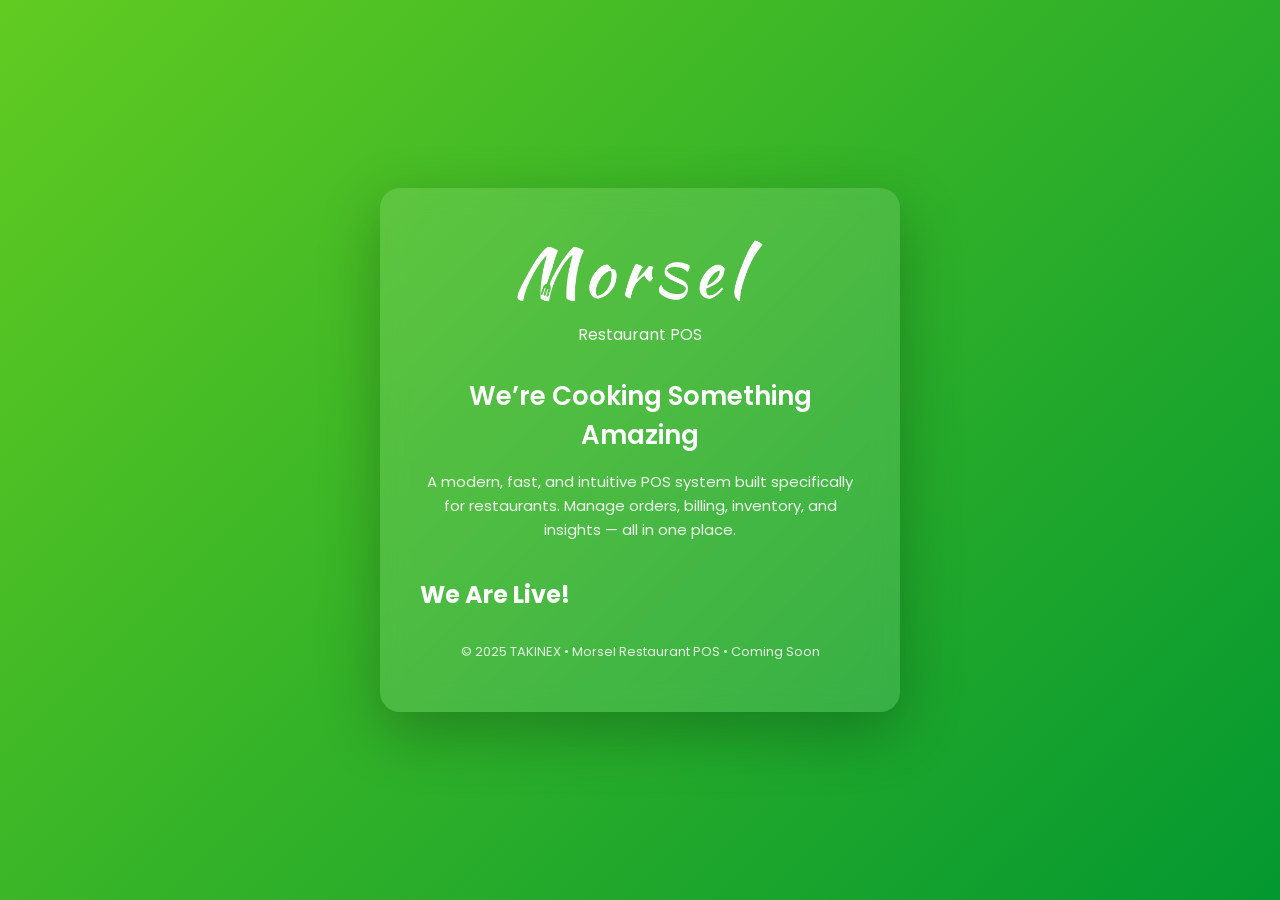
==== index.html @ 5bedb4ce "Add files via upload" ====
<!DOCTYPE html>
<html lang="en">
<head>
    <meta charset="UTF-8" />
    <meta name="viewport" content="width=device-width, initial-scale=1.0"/>
    <title>Morsel POS – Coming Soon</title>

    <!-- Google Font -->
    <link href="https://fonts.googleapis.com/css2?family=Poppins:wght@300;400;600;700&display=swap" rel="stylesheet">

    <style>
        * {
            margin: 0;
            padding: 0;
            box-sizing: border-box;
            font-family: 'Poppins', sans-serif;
        }

        body {
            min-height: 100vh;
            background: linear-gradient(135deg, #61cb21, #039830);
            display: flex;
            align-items: center;
            justify-content: center;
            color: #ffffff;
        }

        .container {
            background: rgba(255, 255, 255, 0.12);
            backdrop-filter: blur(12px);
            border-radius: 20px;
            padding: 50px 40px;
            max-width: 520px;
            width: 90%;
            text-align: center;
            box-shadow: 0 20px 60px rgba(0, 0, 0, 0.25);
        }

        .logo {
            font-size: 38px;
            font-weight: 700;
            letter-spacing: 1px;
            margin-bottom: 10px;
        }

        .logo span {
            color: #eaffea;
        }

        .subtitle {
            font-size: 16px;
            opacity: 0.95;
            margin-bottom: 30px;
        }

        .headline {
            font-size: 26px;
            font-weight: 600;
            margin-bottom: 15px;
        }

        .description {
            font-size: 15px;
            line-height: 1.6;
            opacity: 0.9;
            margin-bottom: 35px;
        }

        .countdown {
            display: flex;
            justify-content: space-between;
            gap: 15px;
            margin-bottom: 30px;
        }

        .time-box {
            flex: 1;
            background: rgba(255, 255, 255, 0.18);
            border-radius: 14px;
            padding: 15px 10px;
        }

        .time-box h2 {
            font-size: 30px;
            font-weight: 700;
        }

        .time-box p {
            font-size: 12px;
            letter-spacing: 1px;
            opacity: 0.85;
        }

        .footer {
            font-size: 13px;
            opacity: 0.85;
            margin-top: 10px;
        }

        @media (max-width: 480px) {
            .headline {
                font-size: 22px;
            }

            .countdown {
                gap: 10px;
            }

            .time-box h2 {
                font-size: 24px;
            }
        }
    </style>
</head>
<body>

    <div class="container">
       <img src="logo.png" alt="Logo" class="logo" style="width: 250px; height: auto;" />
        <div class="subtitle">Restaurant POS</div>

        <div class="headline">We’re Cooking Something Amazing</div>
        <p class="description">
            A modern, fast, and intuitive POS system built specifically for restaurants.
            Manage orders, billing, inventory, and insights — all in one place.
        </p>

        <div class="countdown">
            <div class="time-box">
                <h2 id="days">00</h2>
                <p>DAYS</p>
            </div>
            <div class="time-box">
                <h2 id="hours">00</h2>
                <p>HOURS</p>
            </div>
            <div class="time-box">
                <h2 id="minutes">00</h2>
                <p>MINUTES</p>
            </div>
            <div class="time-box">
                <h2 id="seconds">00</h2>
                <p>SECONDS</p>
            </div>
        </div>

        <div class="footer">
            © 2025 TAKINEX • Morsel Restaurant POS • Coming Soon
        </div>
    </div>

    <script>
        // 🔧 SET YOUR LAUNCH DATE HERE
        const launchDate = new Date("2026-05-01T00:00:00").getTime();

        const countdown = setInterval(() => {
            const now = new Date().getTime();
            const distance = launchDate - now;

            if (distance < 0) {
                clearInterval(countdown);
                document.querySelector('.countdown').innerHTML = "<h2>We Are Live!</h2>";
                return;
            }

            const days = Math.floor(distance / (1000 * 60 * 60 * 24));
            const hours = Math.floor((distance % (1000 * 60 * 60 * 24)) / (1000 * 60 * 60));
            const minutes = Math.floor((distance % (1000 * 60 * 60)) / (1000 * 60));
            const seconds = Math.floor((distance % (1000 * 60)) / 1000);

            document.getElementById("days").innerText = String(days).padStart(2, '0');
            document.getElementById("hours").innerText = String(hours).padStart(2, '0');
            document.getElementById("minutes").innerText = String(minutes).padStart(2, '0');
            document.getElementById("seconds").innerText = String(seconds).padStart(2, '0');
        }, 1000);
    </script>

</body>
</html>
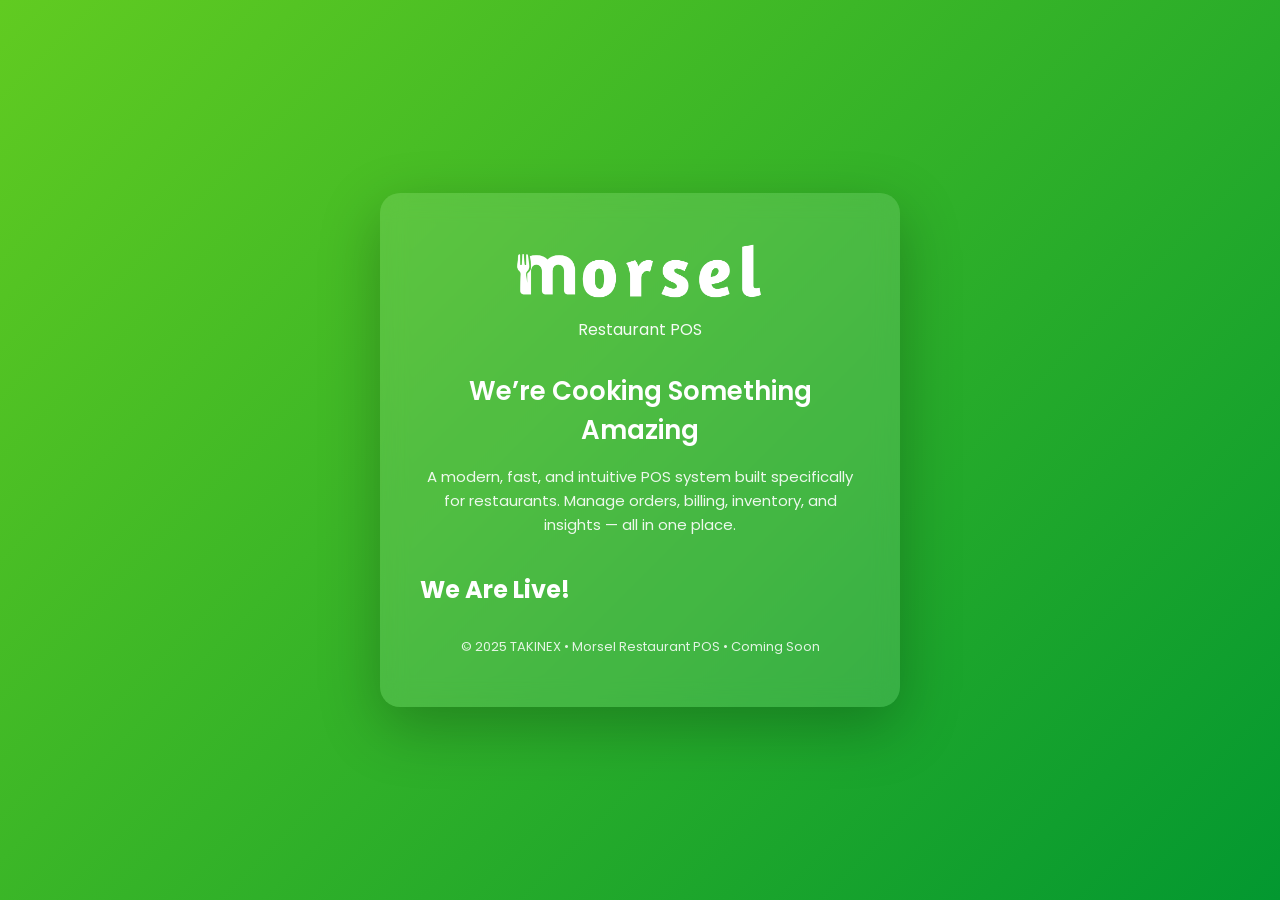
==== commit 1ed8bda8: "Update index.html" ====
--- a/index.html
+++ b/index.html
@@ -150,7 +150,7 @@
 
     <script>
         // 🔧 SET YOUR LAUNCH DATE HERE
-        const launchDate = new Date("2026-05-01T00:00:00").getTime();
+        const launchDate = new Date("2026-08-15T00:00:00").getTime();
 
         const countdown = setInterval(() => {
             const now = new Date().getTime();
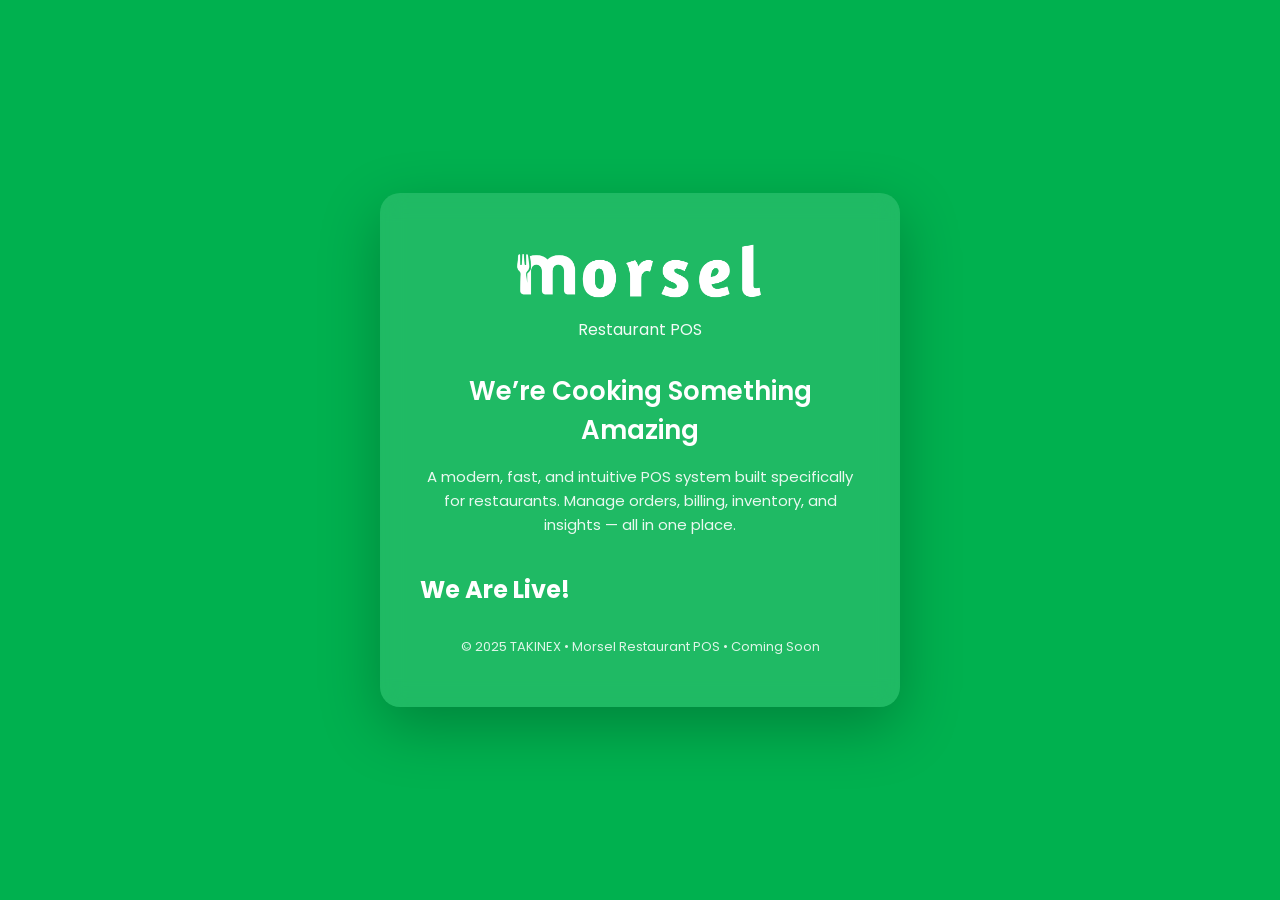
==== commit 66db85b8: "Update index.html" ====
--- a/index.html
+++ b/index.html
@@ -18,7 +18,7 @@
 
         body {
             min-height: 100vh;
-            background: linear-gradient(135deg, #61cb21, #039830);
+            background: linear-gradient(135deg, #00b14f, #00b14f);
             display: flex;
             align-items: center;
             justify-content: center;
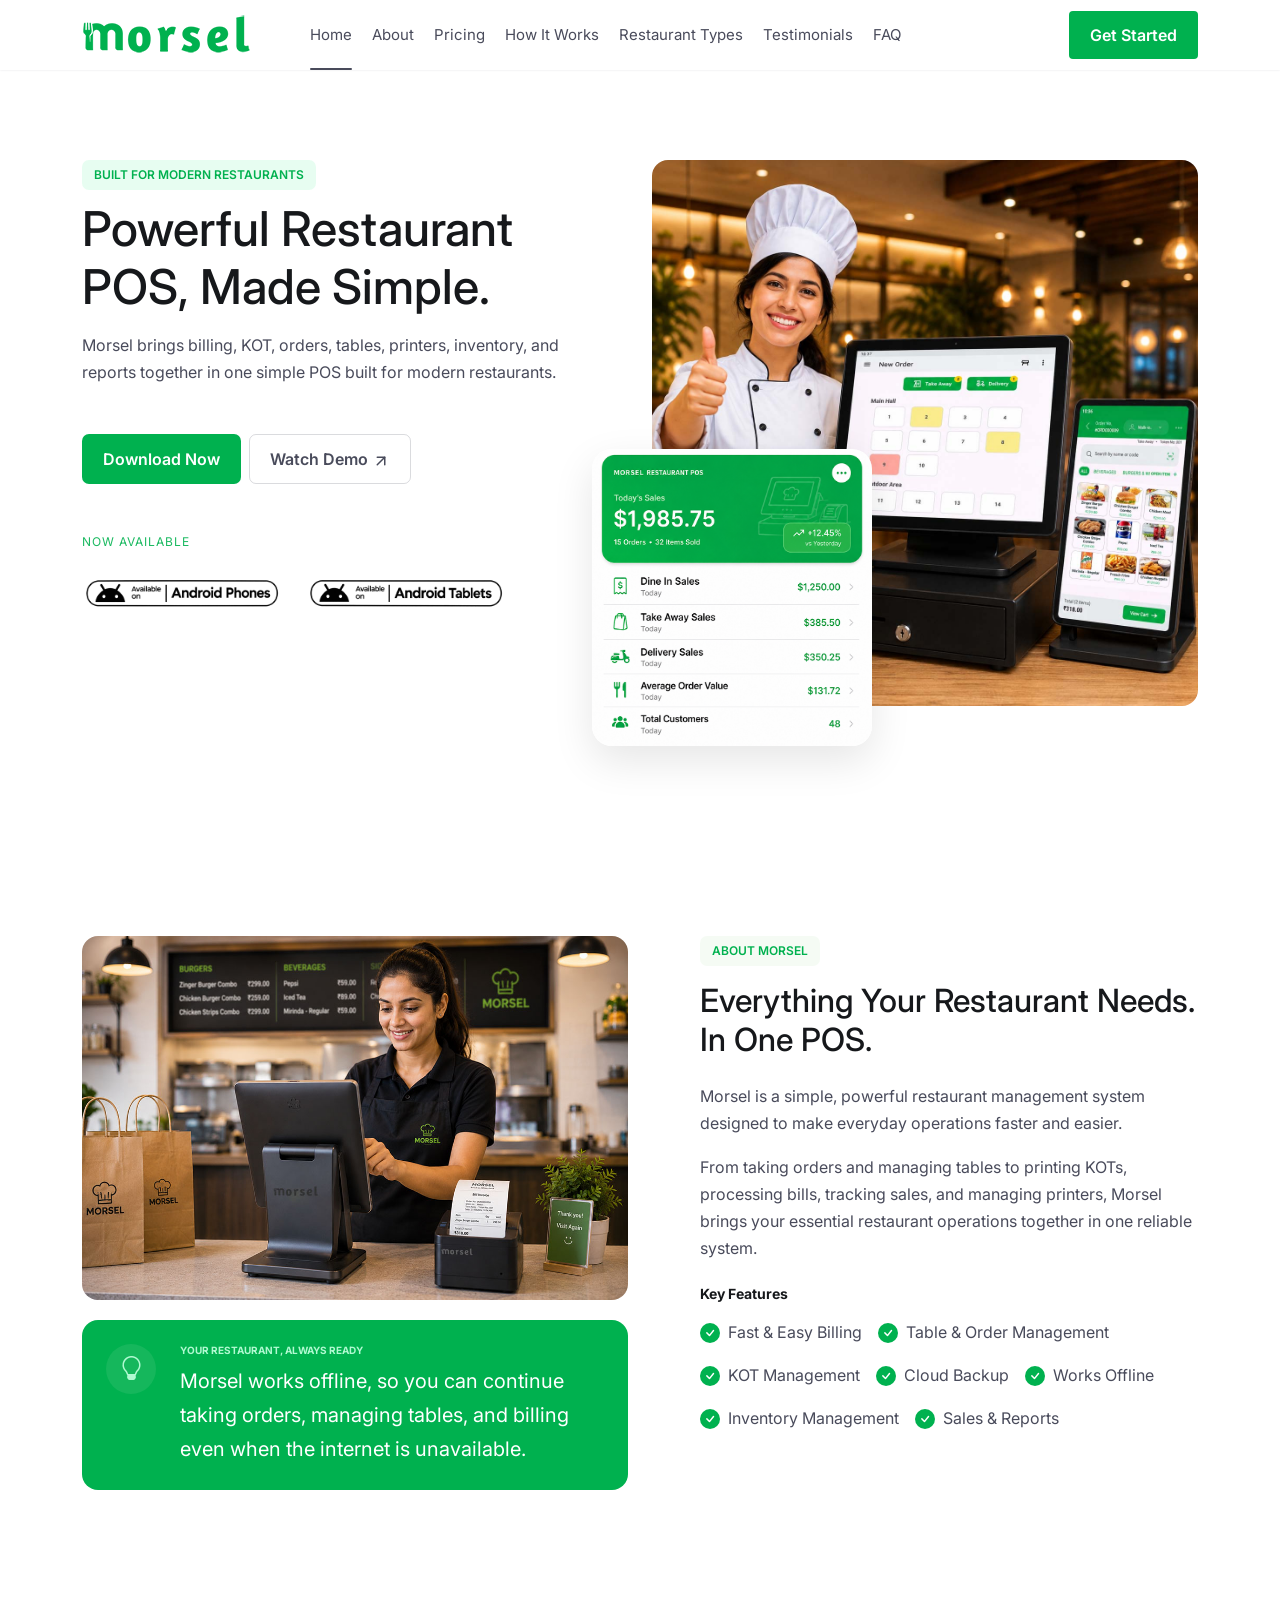
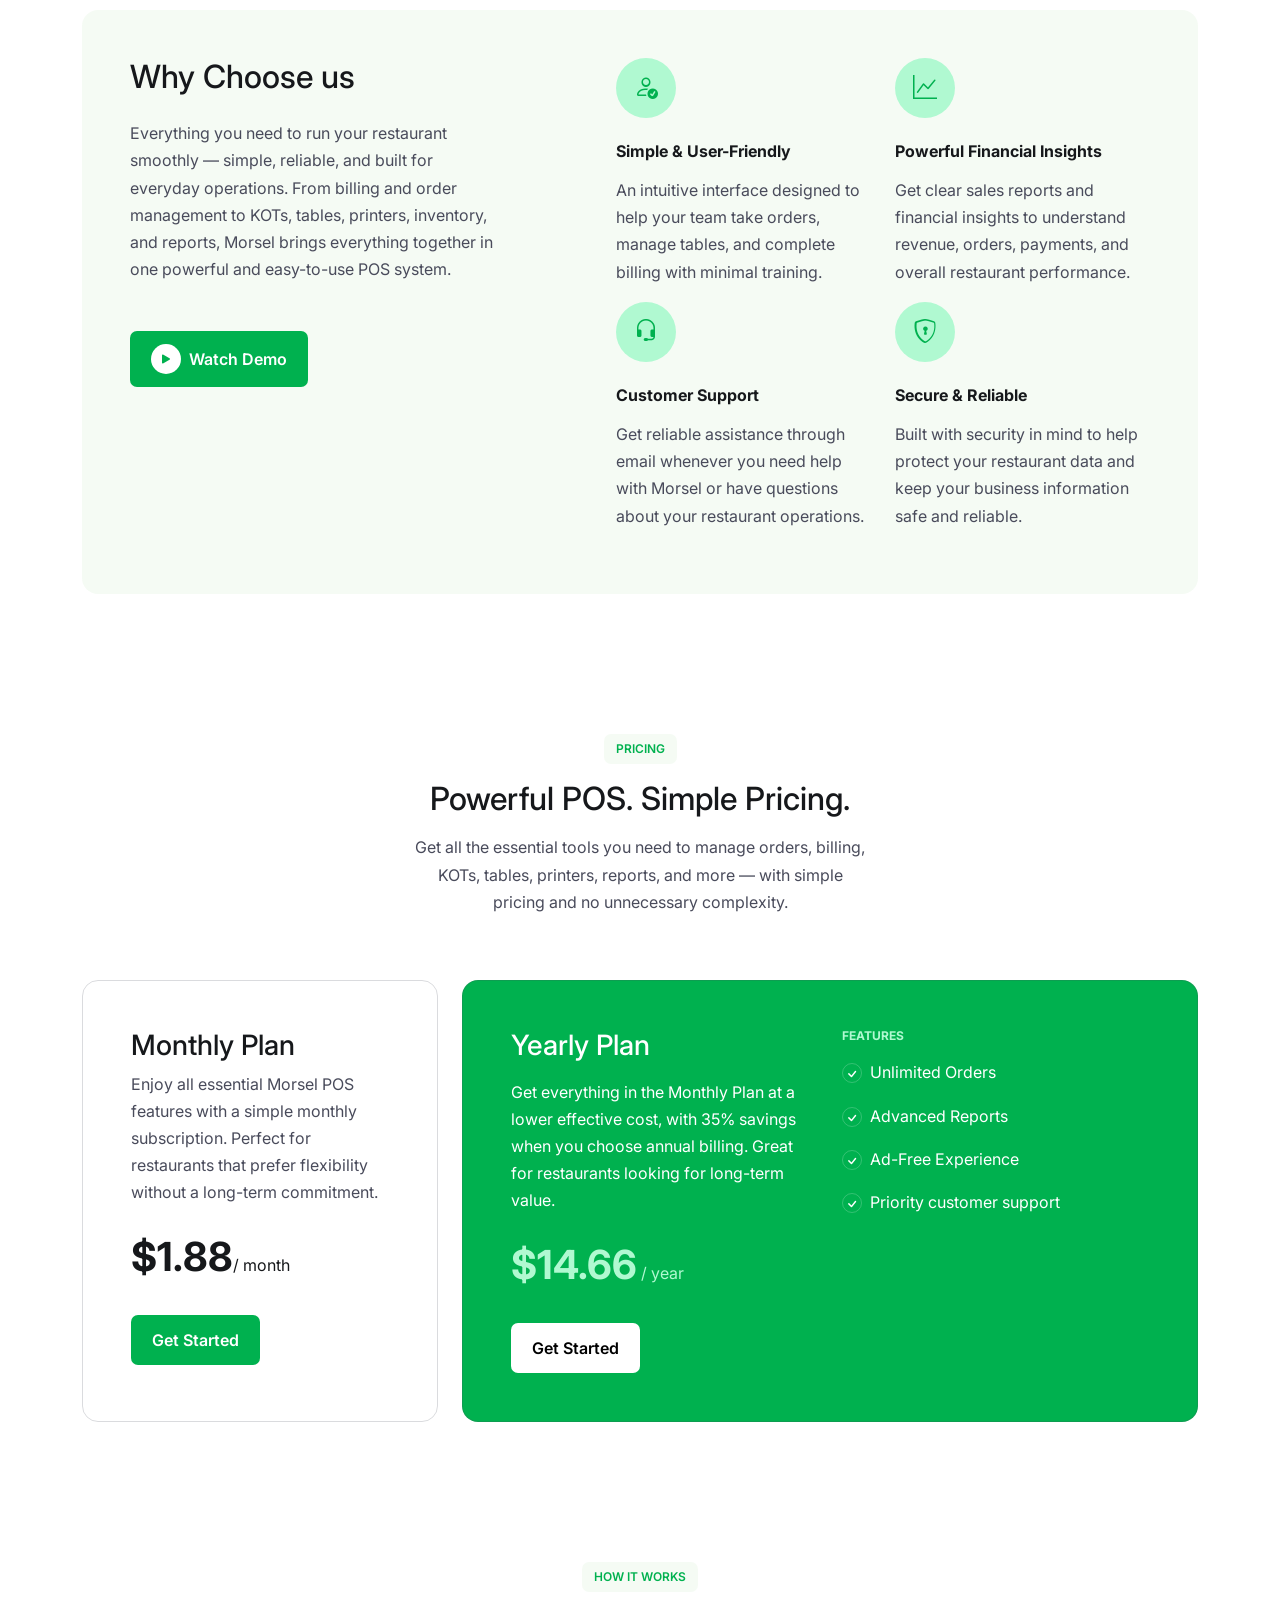
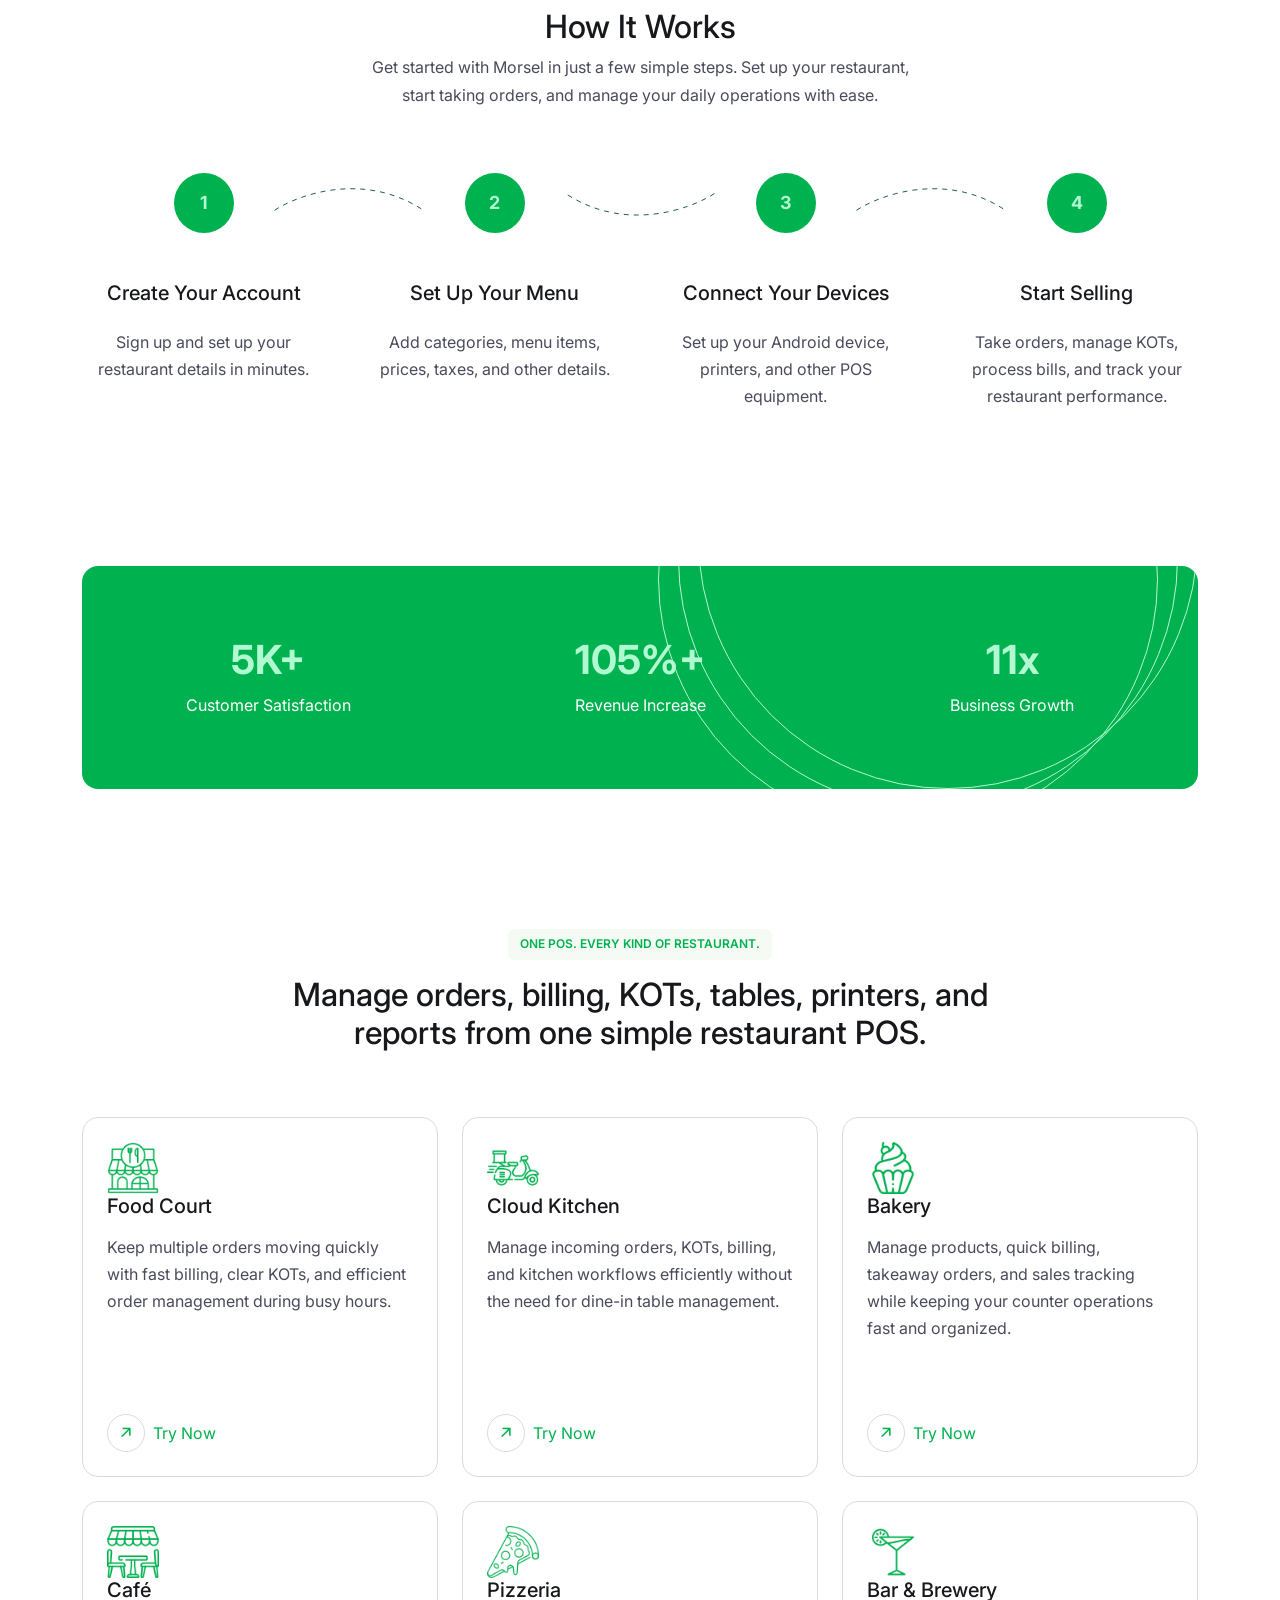
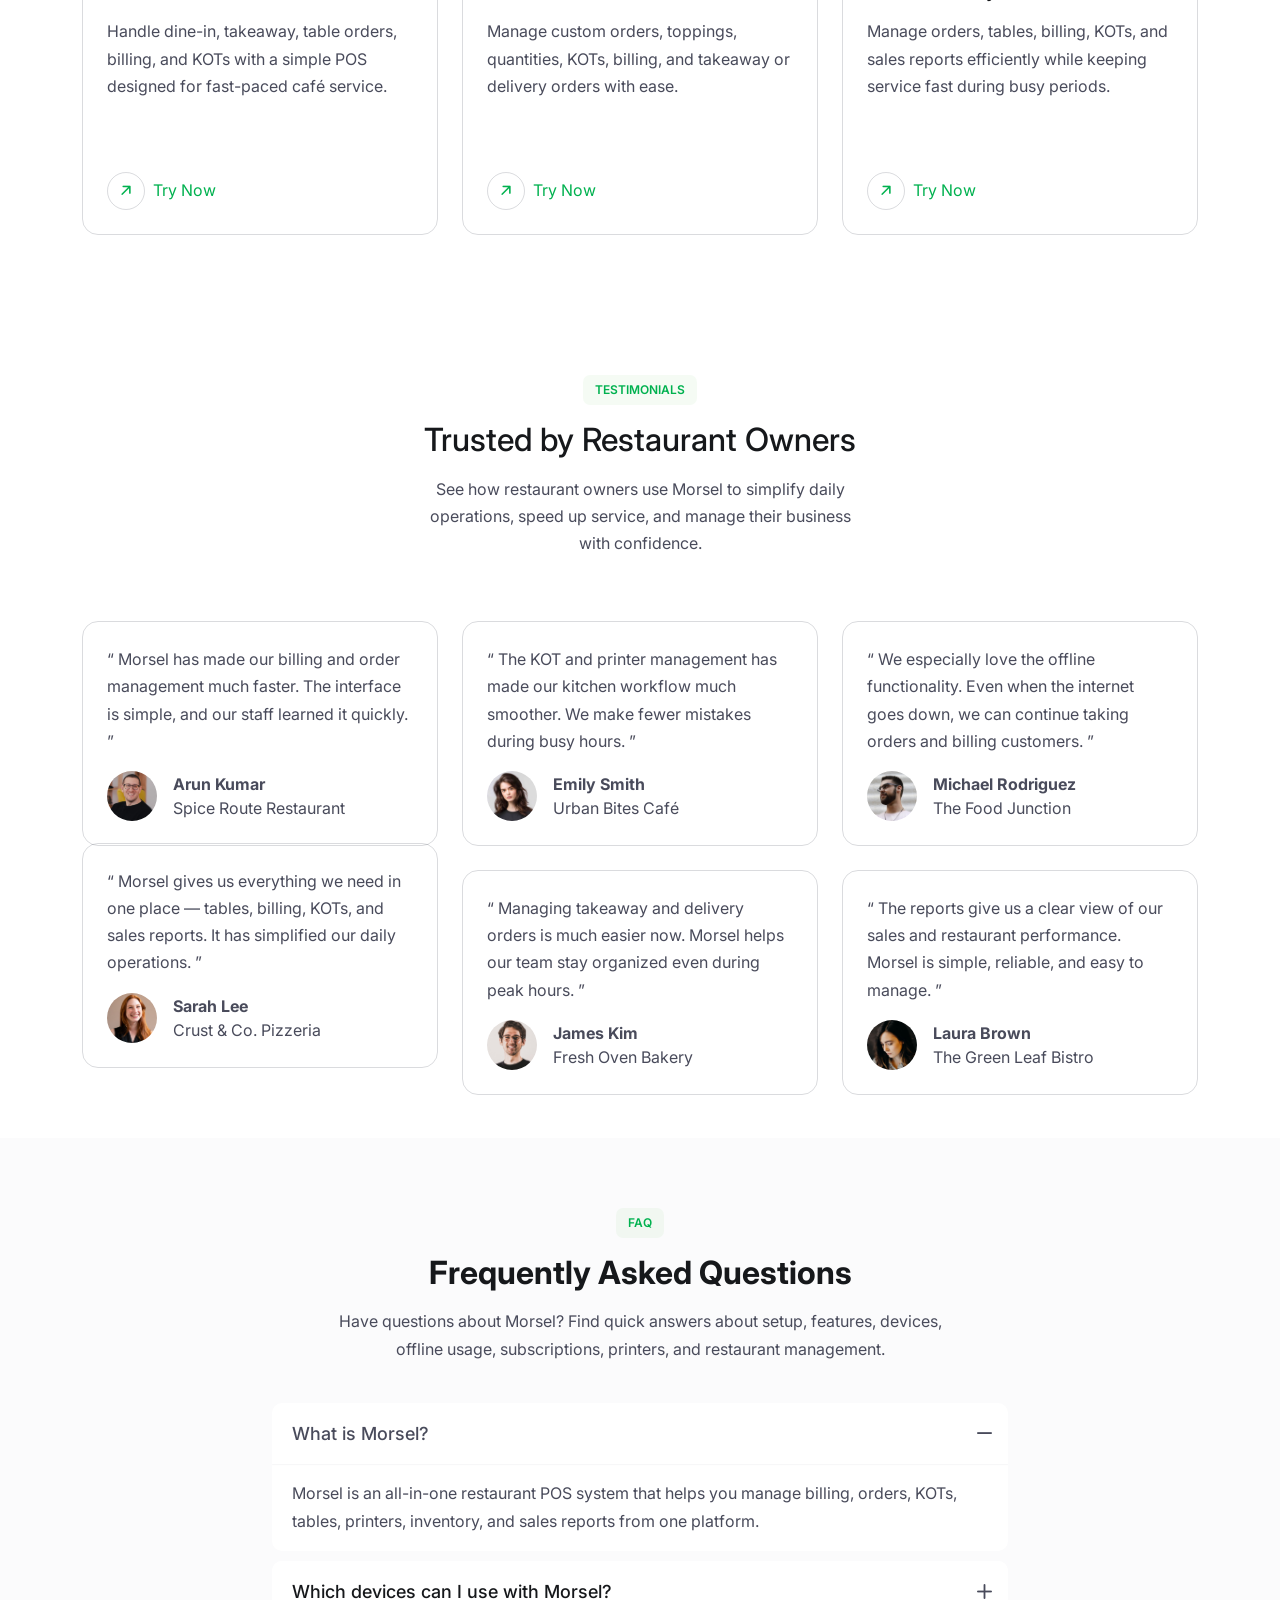
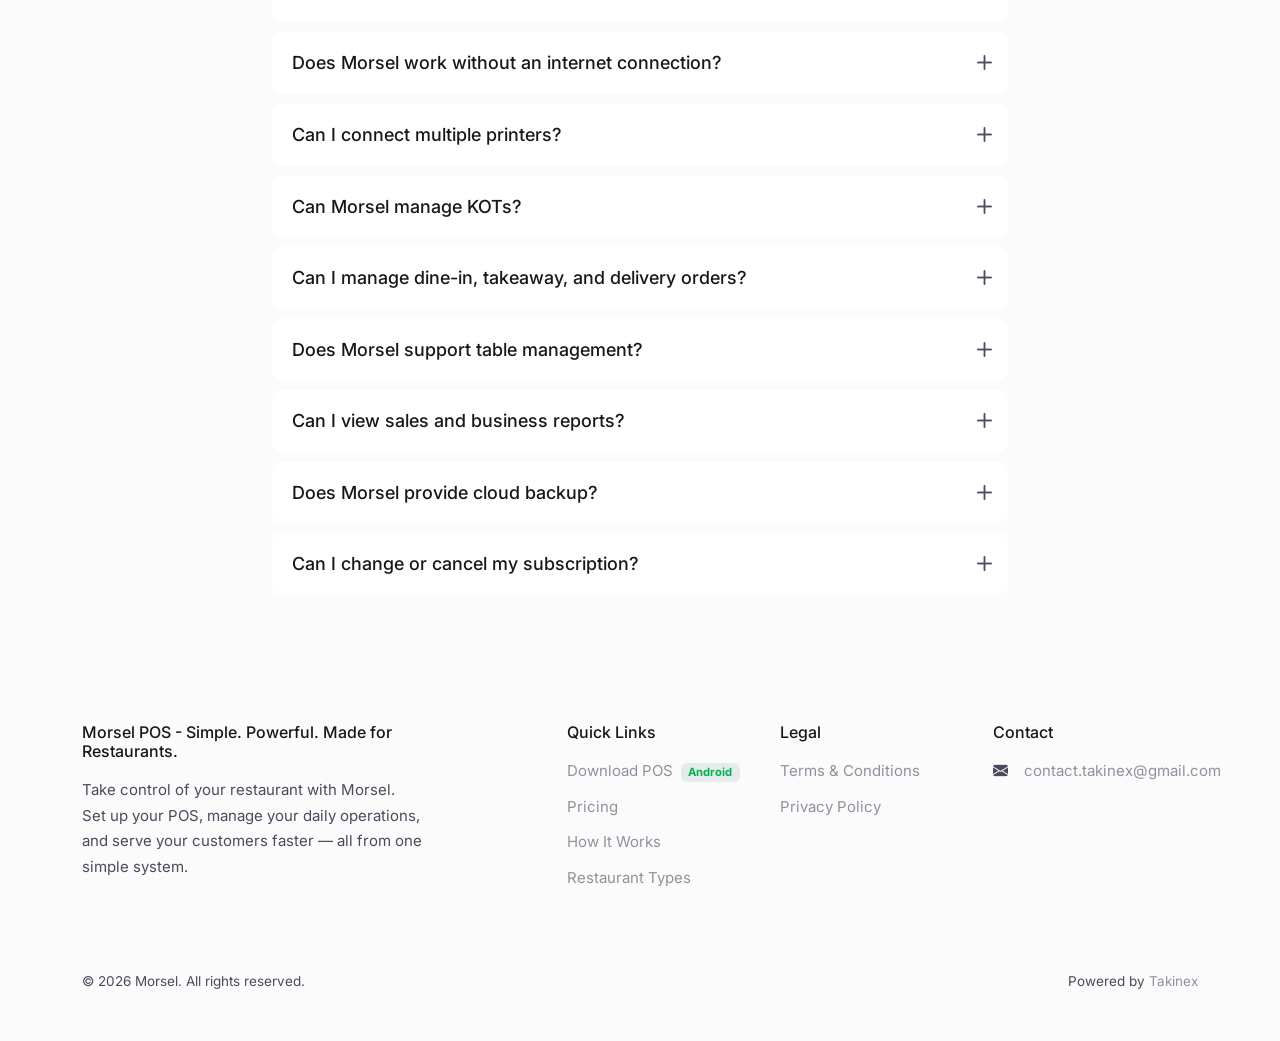
==== commit 4ecf3285: "Rename index1.html to index.html" ====
--- a/index.html
+++ b/index.html
@@ -1,178 +1,725 @@
-<!DOCTYPE html>
-<html lang="en">
-<head>
-    <meta charset="UTF-8" />
-    <meta name="viewport" content="width=device-width, initial-scale=1.0"/>
-    <title>Morsel POS – Coming Soon</title>
-
-    <!-- Google Font -->
-    <link href="https://fonts.googleapis.com/css2?family=Poppins:wght@300;400;600;700&display=swap" rel="stylesheet">
-
-    <style>
-        * {
-            margin: 0;
-            padding: 0;
-            box-sizing: border-box;
-            font-family: 'Poppins', sans-serif;
-        }
-
-        body {
-            min-height: 100vh;
-            background: linear-gradient(135deg, #00b14f, #00b14f);
-            display: flex;
-            align-items: center;
-            justify-content: center;
-            color: #ffffff;
-        }
-
-        .container {
-            background: rgba(255, 255, 255, 0.12);
-            backdrop-filter: blur(12px);
-            border-radius: 20px;
-            padding: 50px 40px;
-            max-width: 520px;
-            width: 90%;
-            text-align: center;
-            box-shadow: 0 20px 60px rgba(0, 0, 0, 0.25);
-        }
-
-        .logo {
-            font-size: 38px;
-            font-weight: 700;
-            letter-spacing: 1px;
-            margin-bottom: 10px;
-        }
-
-        .logo span {
-            color: #eaffea;
-        }
-
-        .subtitle {
-            font-size: 16px;
-            opacity: 0.95;
-            margin-bottom: 30px;
-        }
-
-        .headline {
-            font-size: 26px;
-            font-weight: 600;
-            margin-bottom: 15px;
-        }
-
-        .description {
-            font-size: 15px;
-            line-height: 1.6;
-            opacity: 0.9;
-            margin-bottom: 35px;
-        }
-
-        .countdown {
-            display: flex;
-            justify-content: space-between;
-            gap: 15px;
-            margin-bottom: 30px;
-        }
-
-        .time-box {
-            flex: 1;
-            background: rgba(255, 255, 255, 0.18);
-            border-radius: 14px;
-            padding: 15px 10px;
-        }
-
-        .time-box h2 {
-            font-size: 30px;
-            font-weight: 700;
-        }
-
-        .time-box p {
-            font-size: 12px;
-            letter-spacing: 1px;
-            opacity: 0.85;
-        }
-
-        .footer {
-            font-size: 13px;
-            opacity: 0.85;
-            margin-top: 10px;
-        }
-
-        @media (max-width: 480px) {
-            .headline {
-                font-size: 22px;
-            }
-
-            .countdown {
-                gap: 10px;
-            }
-
-            .time-box h2 {
-                font-size: 24px;
-            }
-        }
-    </style>
-</head>
-<body>
-
-    <div class="container">
-       <img src="logo.png" alt="Logo" class="logo" style="width: 250px; height: auto;" />
-        <div class="subtitle">Restaurant POS</div>
-
-        <div class="headline">We’re Cooking Something Amazing</div>
-        <p class="description">
-            A modern, fast, and intuitive POS system built specifically for restaurants.
-            Manage orders, billing, inventory, and insights — all in one place.
-        </p>
-
-        <div class="countdown">
-            <div class="time-box">
-                <h2 id="days">00</h2>
-                <p>DAYS</p>
-            </div>
-            <div class="time-box">
-                <h2 id="hours">00</h2>
-                <p>HOURS</p>
-            </div>
-            <div class="time-box">
-                <h2 id="minutes">00</h2>
-                <p>MINUTES</p>
-            </div>
-            <div class="time-box">
-                <h2 id="seconds">00</h2>
-                <p>SECONDS</p>
-            </div>
-        </div>
-
-        <div class="footer">
-            © 2025 TAKINEX • Morsel Restaurant POS • Coming Soon
-        </div>
-    </div>
-
-    <script>
-        // 🔧 SET YOUR LAUNCH DATE HERE
-        const launchDate = new Date("2026-08-15T00:00:00").getTime();
-
-        const countdown = setInterval(() => {
-            const now = new Date().getTime();
-            const distance = launchDate - now;
-
-            if (distance < 0) {
-                clearInterval(countdown);
-                document.querySelector('.countdown').innerHTML = "<h2>We Are Live!</h2>";
-                return;
-            }
-
-            const days = Math.floor(distance / (1000 * 60 * 60 * 24));
-            const hours = Math.floor((distance % (1000 * 60 * 60 * 24)) / (1000 * 60 * 60));
-            const minutes = Math.floor((distance % (1000 * 60 * 60)) / (1000 * 60));
-            const seconds = Math.floor((distance % (1000 * 60)) / 1000);
-
-            document.getElementById("days").innerText = String(days).padStart(2, '0');
-            document.getElementById("hours").innerText = String(hours).padStart(2, '0');
-            document.getElementById("minutes").innerText = String(minutes).padStart(2, '0');
-            document.getElementById("seconds").innerText = String(seconds).padStart(2, '0');
-        }, 1000);
-    </script>
-
-</body>
-</html>
+<!DOCTYPE html>
+
+<html lang="en">
+  <head>
+    <meta charset="utf-8">
+    <meta name="viewport" content="width=device-width, initial-scale=1">
+	<link rel="icon" href="favicon.png" type="image/x-icon">
+    <link rel="icon" type="image/png" sizes="32x32" href="favicon-32x32.png">
+    <link rel="apple-touch-icon" sizes="180x180" href="favicon-180x180.png">
+    <title>Morsel Restaurant POS</title>
+     
+    <!-- ======= Google Font =======-->
+    <link rel="preconnect" href="https://fonts.googleapis.com">
+    <link rel="preconnect" href="https://fonts.gstatic.com" crossorigin="">
+    <link href="https://fonts.googleapis.com/css2?family=Inter:wght@100..900&amp;display=swap" rel="stylesheet">
+    <!-- End Google Font-->
+    
+    <!-- ======= Styles =======-->
+    <link href="assets/vendors/bootstrap/bootstrap.min.css" rel="stylesheet">
+    <link href="assets/vendors/bootstrap-icons/font/bootstrap-icons.min.css" rel="stylesheet">
+    <link href="assets/vendors/glightbox/glightbox.min.css" rel="stylesheet">
+    <link href="assets/vendors/swiper/swiper-bundle.min.css" rel="stylesheet">
+    <link href="assets/vendors/aos/aos.css" rel="stylesheet">
+    <!-- End Styles-->
+    
+    <!-- ======= Theme Style =======-->
+    <link href="assets/css/style.css" rel="stylesheet">
+    <!-- End Theme Style-->
+    
+    <!-- ======= Apply theme =======-->
+    <script>
+      // Apply the theme as early as possible to avoid flicker
+      (function() {
+      const storedTheme = localStorage.getItem('theme') || 'light';
+      document.documentElement.setAttribute('data-bs-theme', storedTheme);
+      })();
+    </script>
+  </head>
+  <body>
+    
+    
+    <!-- ======= Site Wrap =======-->
+    <div class="site-wrap">
+      
+      
+      <!-- ======= Header =======-->
+      <header class="fbs__net-navbar navbar navbar-expand-lg dark" aria-label="freebootstrap.net navbar">
+        <div class="container d-flex align-items-center justify-content-between">
+          
+          
+          <!-- Start Logo-->
+          <a class="navbar-brand w-auto" href="index.html">
+            <!-- If you use a text logo, uncomment this if it is commented-->
+            <!-- Vertex--> 
+            
+            <!-- If you plan to use an image logo, uncomment this if it is commented-->
+            
+            <!-- logo dark--><img class="logo dark img-fluid" src="assets/images/logo.png" alt="morsel image placeholder"> 
+            
+            <!-- logo light--><img class="logo light img-fluid" src="assets/images/logo.png" alt="morsel image placeholder">
+            
+            </a>
+          <!-- End Logo-->
+          
+          <!-- Start offcanvas-->
+          <div class="offcanvas offcanvas-start w-75" id="fbs__net-navbars" tabindex="-1" aria-labelledby="fbs__net-navbarsLabel">
+            
+            
+            <div class="offcanvas-header">
+              <div class="offcanvas-header-logo">
+                <!-- If you use a text logo, uncomment this if it is commented-->
+                
+                <!-- h5#fbs__net-navbarsLabel.offcanvas-title Vertex-->
+                
+                <!-- If you plan to use an image logo, uncomment this if it is commented-->
+                <a class="logo-link" id="fbs__net-navbarsLabel" href="index.html">
+                  
+                  
+                  <!-- logo dark--><img class="logo dark img-fluid" src="assets/images/logo.png" alt="morsel image placeholder"> 
+                  
+                  <!-- logo light--><img class="logo light img-fluid" src="assets/images/logo.png" alt="morsel image placeholder"></a>
+                
+              </div>
+              <button class="btn-close btn-close-black" type="button" data-bs-dismiss="offcanvas" aria-label="Close"></button>
+            </div>
+            
+            <div class="offcanvas-body align-items-lg-center">
+              
+              
+              <ul class="navbar-nav nav me-auto ps-lg-5 mb-2 mb-lg-0">
+                <li class="nav-item"><a class="nav-link scroll-link active" aria-current="page" href="#home">Home</a></li>
+                <li class="nav-item"><a class="nav-link scroll-link" href="#about">About</a></li>
+                <li class="nav-item"><a class="nav-link scroll-link" href="#pricing">Pricing</a></li>
+                <li class="nav-item"><a class="nav-link scroll-link" href="#how-it-works">How It Works</a></li>
+                <li class="nav-item"><a class="nav-link scroll-link" href="#services">Restaurant Types</a></li>
+				<li class="nav-item"><a class="nav-link scroll-link" href="#testimonials">Testimonials</a></li>
+				<li class="nav-item"><a class="nav-link scroll-link" href="#faq">FAQ</a></li>
+               
+               
+              </ul>
+              
+            </div>
+          </div>
+          <!-- End offcanvas-->
+          
+          <div class="ms-auto w-auto">
+            
+            
+            <div class="header-social d-flex align-items-center gap-1"><a class="btn btn-primary py-2" href="https://play.google.com/store/apps/details?id=com.takinex.morsel">Get Started</a>
+              
+              <button class="fbs__net-navbar-toggler justify-content-center align-items-center ms-auto" data-bs-toggle="offcanvas" data-bs-target="#fbs__net-navbars" aria-controls="fbs__net-navbars" aria-label="Toggle navigation" aria-expanded="false">
+                <svg class="fbs__net-icon-menu" xmlns="http://www.w3.org/2000/svg" width="24" height="24" viewbox="0 0 24 24" fill="none" stroke="currentColor" stroke-width="2" stroke-linecap="round" stroke-linejoin="round">
+                  <line x1="21" x2="3" y1="6" y2="6"></line>
+                  <line x1="15" x2="3" y1="12" y2="12"></line>
+                  <line x1="17" x2="3" y1="18" y2="18"></line>
+                </svg>
+                <svg class="fbs__net-icon-close" xmlns="http://www.w3.org/2000/svg" width="24" height="24" viewbox="0 0 24 24" fill="none" stroke="currentColor" stroke-width="2" stroke-linecap="round" stroke-linejoin="round">
+                  <path d="M18 6 6 18"></path>
+                  <path d="m6 6 12 12"></path>
+                </svg>
+              </button>
+              
+            </div>
+            
+          </div>
+        </div>
+      </header>
+      <!-- End Header-->
+      
+      <!-- ======= Main =======-->
+      <main>
+        
+        
+        <!-- ======= Hero =======-->
+        <section class="hero__v6 section" id="home">
+          <div class="container">
+            <div class="row">
+              <div class="col-lg-6 mb-4 mb-lg-0">
+                <div class="row">
+                  <div class="col-lg-11"><span class="hero-subtitle text-uppercase" data-aos="fade-up" data-aos-delay="0">BUILT FOR MODERN RESTAURANTS</span>
+                    <h1 class="hero-title mb-3" data-aos="fade-up" data-aos-delay="100">Powerful Restaurant POS, Made Simple.</h1>
+                    <p class="hero-description mb-4 mb-lg-5" data-aos="fade-up" data-aos-delay="200">Morsel brings billing, KOT, orders, tables, printers, inventory, and reports together in one simple POS built for modern restaurants.</p>
+                    <div class="cta d-flex gap-2 mb-4 mb-lg-5" data-aos="fade-up" data-aos-delay="300"><a class="btn" href="https://play.google.com/store/apps/details?id=com.takinex.morsel">Download Now</a><a class="btn btn-white-outline" href="https://www.youtube.com/watch?v=Wu8PnNGSduk">Watch Demo 
+                        <svg class="lucide lucide-arrow-up-right" xmlns="http://www.w3.org/2000/svg" width="18" height="18" viewbox="0 0 24 24" fill="none" stroke="currentColor" stroke-width="2" stroke-linecap="round" stroke-linejoin="round">
+                          <path d="M7 7h10v10"></path>
+                          <path d="M7 17 17 7"></path>
+                        </svg></a></div>
+                    <div class="logos mb-4" data-aos="fade-up" data-aos-delay="400"><span class="logos-title text-uppercase mb-4 d-block">NOW AVAILABLE</span>
+                      <div class="logos-images d-flex gap-4 align-items-center"><img class="img-fluid" src="assets/images/logo/logo_android_phone.png" alt="Platform 1" style="width: 200px;"><img class="img-fluid" src="assets/images/logo/logo_android_tablet.png" alt="Platform 1" style="width: 200px;"></div>
+                    </div>
+                  </div>
+                </div>
+              </div>
+              <div class="col-lg-6">
+                <div class="hero-img"><img class="img-card img-fluid" src="assets/images/card-expenses.png" alt="Image card" data-aos="fade-down" data-aos-delay="600"><img class="img-main img-fluid rounded-4" src="assets/images/hero_section.jpg" alt="Hero Image" data-aos="fade-in" data-aos-delay="500"></div>
+              </div>
+            </div>
+          </div>
+          <!-- End Hero-->
+        </section>
+        <!-- End Hero-->
+        
+        <!-- ======= About =======-->
+        <section class="about__v4 section" id="about">
+          <div class="container">
+            <div class="row">
+              <div class="col-md-6 order-md-2">
+                <div class="row justify-content-end">
+                  <div class="col-md-11 mb-4 mb-md-0"><span class="subtitle text-uppercase mb-3" data-aos="fade-up" data-aos-delay="0">About Morsel</span>
+                    <h2 class="mb-4" data-aos="fade-up" data-aos-delay="100">Everything Your Restaurant Needs. In One POS.</h2>
+                    <div data-aos="fade-up" data-aos-delay="200">
+                      <p>Morsel is a simple, powerful restaurant management system designed to make everyday operations faster and easier.</p>
+                      <p>From taking orders and managing tables to printing KOTs, processing bills, tracking sales, and managing printers, Morsel brings your essential restaurant operations together in one reliable system.</p>
+                    </div>
+                    <h4 class="small fw-bold mt-4 mb-3" data-aos="fade-up" data-aos-delay="300">Key Features</h4>
+                    <ul class="d-flex flex-row flex-wrap list-unstyled gap-3 features" data-aos="fade-up" data-aos-delay="400">
+                      <li class="d-flex align-items-center gap-2"><span class="icon rounded-circle text-center"><i class="bi bi-check"></i></span><span class="text">Fast & Easy Billing</span></li>
+                      <li class="d-flex align-items-center gap-2"><span class="icon rounded-circle text-center"><i class="bi bi-check"></i></span><span class="text">Table & Order Management</span></li>
+                      <li class="d-flex align-items-center gap-2"><span class="icon rounded-circle text-center"><i class="bi bi-check"></i></span><span class="text">KOT Management</span></li>
+                      <li class="d-flex align-items-center gap-2"><span class="icon rounded-circle text-center"><i class="bi bi-check"></i></span><span class="text">Cloud Backup</span></li>
+                      <li class="d-flex align-items-center gap-2"><span class="icon rounded-circle text-center"><i class="bi bi-check"></i></span><span class="text">Works Offline</span></li>
+					  <li class="d-flex align-items-center gap-2"><span class="icon rounded-circle text-center"><i class="bi bi-check"></i></span><span class="text">Inventory Management</span></li>
+					  <li class="d-flex align-items-center gap-2"><span class="icon rounded-circle text-center"><i class="bi bi-check"></i></span><span class="text">Sales & Reports</span></li>
+                    </ul>
+                  </div>
+                </div>
+              </div>
+              <div class="col-md-6"> 
+                <div class="img-wrap position-relative"><img class="img-fluid rounded-4" src="assets/images/about.jpg" alt="morsel image placeholder" data-aos="fade-up" data-aos-delay="0">
+                  <div class="mission-statement p-4 rounded-4 d-flex gap-4" data-aos="fade-up" data-aos-delay="100">
+                    <div class="mission-icon text-center rounded-circle"><i class="bi bi-lightbulb fs-4"></i></div>
+                    <div>
+                      <h3 class="text-uppercase fw-bold">Your Restaurant, Always Ready</h3>
+                      <p class="fs-5 mb-0">Morsel works offline, so you can continue taking orders, managing tables, and billing even when the internet is unavailable.</p>
+                    </div>
+                  </div>
+                </div>
+              </div>
+            </div>
+          </div>
+        </section>
+        <!-- End About-->
+        
+        <!-- ======= Features =======-->
+        <section class="section features__v2" id="features">
+          <div class="container">
+            <div class="row">
+              <div class="col-12">
+                <div class="d-lg-flex p-5 rounded-4 content" data-aos="fade-in" data-aos-delay="0">
+                  <div class="row">
+                    <div class="col-lg-5 mb-5 mb-lg-0" data-aos="fade-up" data-aos-delay="0">
+                      <div class="row"> 
+                        <div class="col-lg-11">
+                          <div class="h-100 flex-column justify-content-between d-flex">
+                            <div>
+                              <h2 class="mb-4">Why Choose us</h2>
+                              <p class="mb-5">Everything you need to run your restaurant smoothly — simple, reliable, and built for everyday operations. From billing and order management to KOTs, tables, printers, inventory, and reports, Morsel brings everything together in one powerful and easy-to-use POS system.</p>
+                            </div>
+                            <div class="align-self-start"><a class="glightbox btn btn-play d-inline-flex align-items-center gap-2" href="https://www.youtube.com/watch?v=Wu8PnNGSduk" data-gallery="video"><i class="bi bi-play-fill"></i> Watch Demo</a></div>
+                          </div>
+                        </div>
+                      </div>
+                    </div>
+                    <div class="col-lg-7">
+                      <div class="row justify-content-end">
+                        <div class="col-lg-11">
+                          <div class="row">
+                            <div class="col-sm-6" data-aos="fade-up" data-aos-delay="0">
+                              <div class="icon text-center mb-4"><i class="bi bi-person-check fs-4"></i></div>
+                              <h3 class="fs-6 fw-bold mb-3">Simple & User-Friendly</h3>
+                              <p>An intuitive interface designed to help your team take orders, manage tables, and complete billing with minimal training.</p>
+                            </div>
+                            <div class="col-sm-6" data-aos="fade-up" data-aos-delay="100">
+                              <div class="icon text-center mb-4"><i class="bi bi-graph-up fs-4"></i></div>
+                              <h3 class="fs-6 fw-bold mb-3">Powerful Financial Insights</h3>
+                              <p>Get clear sales reports and financial insights to understand revenue, orders, payments, and overall restaurant performance.</p>
+                            </div>
+                            <div class="col-sm-6" data-aos="fade-up" data-aos-delay="200">
+                              <div class="icon text-center mb-4"><i class="bi bi-headset fs-4"></i></div>
+                              <h3 class="fs-6 fw-bold mb-3">Customer Support</h3>
+                              <p>Get reliable assistance through email whenever you need help with Morsel or have questions about your restaurant operations.</p>
+                            </div>
+                            <div class="col-sm-6" data-aos="fade-up" data-aos-delay="300">
+                              <div class="icon text-center mb-4"><i class="bi bi-shield-lock fs-4"></i></div>
+                              <h3 class="fs-6 fw-bold mb-3">Secure & Reliable</h3>
+                              <p>Built with security in mind to help protect your restaurant data and keep your business information safe and reliable.</p>
+                            </div>
+                          </div>
+                        </div>
+                      </div>
+                    </div>
+                  </div>
+                </div>
+              </div>
+            </div>
+          </div>
+        </section>
+        <!-- End Features-->
+        
+        <!-- ======= Pricing =======-->
+        <section class="section pricing__v2" id="pricing">
+          <div class="container">
+            <div class="row mb-5">
+              <div class="col-md-5 mx-auto text-center"><span class="subtitle text-uppercase mb-3" data-aos="fade-up" data-aos-delay="0">Pricing</span>
+                <h2 class="mb-3" data-aos="fade-up" data-aos-delay="100">Powerful POS. Simple Pricing.</h2>
+                <p data-aos="fade-up" data-aos-delay="200">Get all the essential tools you need to manage orders, billing, KOTs, tables, printers, reports, and more — with simple pricing and no unnecessary complexity.</p>
+              </div>
+            </div>
+            <div class="row">
+              <div class="col-md-4 mb-4 mb-md-0" data-aos="fade-up" data-aos-delay="300">
+                <div class="p-5 rounded-4 price-table h-100">
+                  <h3>Monthly Plan</h3>
+                  <p>Enjoy all essential Morsel POS features with a simple monthly subscription. Perfect for restaurants that prefer flexibility without a long-term commitment.</p>
+                  <div class="price mb-4"><strong>$1.88</strong><span>/ month</span></div>
+                  <div><a class="btn" href="https://play.google.com/store/apps/details?id=com.takinex.morsel">Get Started</a></div>
+                </div>
+              </div>
+              <div class="col-md-8" data-aos="fade-up" data-aos-delay="400">
+                <div class="p-5 rounded-4 price-table popular h-100">
+                  <div class="row">
+                    <div class="col-md-6">
+                      <h3 class="mb-3">Yearly Plan</h3>
+                      <p>Get everything in the Monthly Plan at a lower effective cost, with 35% savings when you choose annual billing. Great for restaurants looking for long-term value.</p>
+                      <div class="price mb-4"><strong class="me-1">$14.66</strong><span>/ year</span></div>
+                      <div><a class="btn btn-white hover-outline" href="https://play.google.com/store/apps/details?id=com.takinex.morsel">Get Started</a></div>
+                    </div>
+                    <div class="col-md-6 pricing-features">
+                      <h4 class="text-uppercase fw-bold mb-3">Features</h4>
+                      <ul class="list-unstyled d-flex flex-column gap-3">
+                        <li class="d-flex gap-2 align-items-start mb-0"><span class="icon rounded-circle position-relative mt-1"><i class="bi bi-check"></i></span><span>Unlimited Orders</span></li>
+                        <li class="d-flex gap-2 align-items-start mb-0"><span class="icon rounded-circle position-relative mt-1"><i class="bi bi-check"></i></span><span>Advanced Reports</span></li>
+                        <li class="d-flex gap-2 align-items-start mb-0"><span class="icon rounded-circle position-relative mt-1"><i class="bi bi-check"></i></span><span>Ad-Free Experience</span></li>
+                        <li class="d-flex gap-2 align-items-start mb-0"><span class="icon rounded-circle position-relative mt-1"><i class="bi bi-check"></i></span><span>Priority customer support</span></li>
+                      </ul>
+                    </div>
+                  </div>
+                </div>
+              </div>
+            </div>
+          </div>
+        </section>
+        <!-- End Pricing-->
+        
+        <!-- ======= How it works =======-->
+        <section class="section howitworks__v1" id="how-it-works">
+          <div class="container">
+            <div class="row mb-5">
+              <div class="col-md-6 text-center mx-auto"><span class="subtitle text-uppercase mb-3" data-aos="fade-up" data-aos-delay="0">How it works</span>
+                <h2 data-aos="fade-up" data-aos-delay="100">How It Works</h2>
+                <p data-aos="fade-up" data-aos-delay="200">Get started with Morsel in just a few simple steps. Set up your restaurant, start taking orders, and manage your daily operations with ease.</p>
+              </div>
+            </div>
+            <div class="row g-md-5">
+              <div class="col-md-6 col-lg-3">
+                <div class="step-card text-center h-100 d-flex flex-column justify-content-start position-relative" data-aos="fade-up" data-aos-delay="0">
+                  <div data-aos="fade-right" data-aos-delay="500"><img class="arch-line" src="assets/images/arch-line.svg" alt="morsel image placeholder"></div><span class="step-number rounded-circle text-center fw-bold mb-5 mx-auto">1</span>
+                  <div>
+                    <h3 class="fs-5 mb-4">Create Your Account</h3>
+                    <p>Sign up and set up your restaurant details in minutes.</p>
+                  </div>
+                </div>
+              </div>
+              <div class="col-md-6 col-lg-3" data-aos="fade-up" data-aos-delay="600">
+                <div class="step-card reverse text-center h-100 d-flex flex-column justify-content-start position-relative">
+                  <div data-aos="fade-right" data-aos-delay="1100"><img class="arch-line reverse" src="assets/images/arch-line-reverse.svg" alt="morsel image placeholder"></div><span class="step-number rounded-circle text-center fw-bold mb-5 mx-auto">2</span>
+                  <h3 class="fs-5 mb-4">Set Up Your Menu</h3>
+                  <p>Add categories, menu items, prices, taxes, and other details.</p>
+                </div>
+              </div>
+              <div class="col-md-6 col-lg-3" data-aos="fade-up" data-aos-delay="1200">
+                <div class="step-card text-center h-100 d-flex flex-column justify-content-start position-relative">
+                  <div data-aos="fade-right" data-aos-delay="1700"><img class="arch-line" src="assets/images/arch-line.svg" alt="morsel image placeholder"></div><span class="step-number rounded-circle text-center fw-bold mb-5 mx-auto">3</span>
+                  <h3 class="fs-5 mb-4">Connect Your Devices</h3>
+                  <p>Set up your Android device, printers, and other POS equipment.</p>
+                </div>
+              </div>
+              <div class="col-md-6 col-lg-3" data-aos="fade-up" data-aos-delay="1800">
+                <div class="step-card last text-center h-100 d-flex flex-column justify-content-start position-relative"><span class="step-number rounded-circle text-center fw-bold mb-5 mx-auto">4</span>
+                  <div>
+                    <h3 class="fs-5 mb-4">Start Selling</h3>
+                    <p>Take orders, manage KOTs, process bills, and track your restaurant performance.</p>
+                  </div>
+                </div>
+              </div>
+            </div>
+          </div>
+        </section>
+        <!-- End How it works-->
+        
+        <!-- ======= Stats =======-->
+        <section class="stats__v3 section">
+          <div class="container">
+            <div class="row">
+              <div class="col-12">
+                <div class="d-flex flex-wrap content rounded-4" data-aos="fade-up" data-aos-delay="0">
+                  <div class="rounded-borders">
+                    <div class="rounded-border-1"></div>
+                    <div class="rounded-border-2"></div>
+                    <div class="rounded-border-3"></div>
+                  </div>
+                  <div class="col-12 col-sm-6 col-md-4 mb-4 mb-md-0 text-center" data-aos="fade-up" data-aos-delay="100">
+                    <div class="stat-item">
+                      <h3 class="fs-1 fw-bold"><span class="purecounter" data-purecounter-start="0" data-purecounter-end="10" data-purecounter-duration="2">0</span><span>K+</span></h3>
+                      <p class="mb-0">Customer Satisfaction</p>
+                    </div>
+                  </div>
+                  <div class="col-12 col-sm-6 col-md-4 mb-4 mb-md-0 text-center" data-aos="fade-up" data-aos-delay="200">
+                    <div class="stat-item">
+                      <h3 class="fs-1 fw-bold"> <span class="purecounter" data-purecounter-start="0" data-purecounter-end="200" data-purecounter-duration="2">0</span><span>%+</span></h3>
+                      <p class="mb-0">Revenue Increase</p>
+                    </div>
+                  </div>
+                  <div class="col-12 col-sm-6 col-md-4 mb-4 mb-md-0 text-center" data-aos="fade-up" data-aos-delay="300">
+                    <div class="stat-item">
+                      <h3 class="fs-1 fw-bold"><span class="purecounter" data-purecounter-start="0" data-purecounter-end="20" data-purecounter-duration="2">0</span><span>x</span></h3>
+                      <p class="mb-0">Business Growth</p>
+                    </div>
+                  </div>
+                </div>
+              </div>
+            </div>
+          </div>
+        </section>
+        <!-- End Stats-->
+        
+        <!-- ======= Services =======-->
+        <section class="section services__v3" id="services">
+          <div class="container">
+            <div class="row mb-5">
+              <div class="col-md-8 mx-auto text-center"><span class="subtitle text-uppercase mb-3" data-aos="fade-up" data-aos-delay="0">One POS. Every Kind of Restaurant.</span>
+                <h2 class="mb-3" data-aos="fade-up" data-aos-delay="100">Manage orders, billing, KOTs, tables, printers, and reports from one simple restaurant POS.</h2>
+              </div>
+            </div>
+            <div class="row g-4">
+              <div class="col-md-6 col-lg-4" data-aos="fade-up" data-aos-delay="0">
+                <div class="service-card p-4 rounded-4 h-100 d-flex flex-column justify-content-between gap-5">
+                  <div><img class="img-fluid " src="assets/images/food-court.png" alt="Platform 1" style="width: 52px;">
+                    <h3 class="fs-5 mb-3">Food Court</h3>
+                    <p class="mb-4">Keep multiple orders moving quickly with fast billing, clear KOTs, and efficient order management during busy hours.</p>
+                  </div><a class="special-link d-inline-flex gap-2 align-items-center text-decoration-none" href="https://play.google.com/store/apps/details?id=com.takinex.morsel"><span class="icons"><i class="icon-1 bi bi-arrow-right-short"></i><i class="icon-2 bi bi-arrow-right-short"> </i></span><span>Try Now</span></a>
+                </div>
+              </div>
+              <div class="col-md-6 col-lg-4" data-aos="fade-up" data-aos-delay="200">
+                <div class="service-card p-4 rounded-4 h-100 d-flex flex-column justify-content-between gap-5">
+                  <div><img class="img-fluid " src="assets/images/cloud-kitchen.png" alt="Platform 1" style="width: 52px;">
+                    <h3 class="fs-5 mb-3">Cloud Kitchen</h3>
+                    <p class="mb-4">Manage incoming orders, KOTs, billing, and kitchen workflows efficiently without the need for dine-in table management.</p>
+                  </div><a class="special-link d-inline-flex gap-2 align-items-center text-decoration-none" href="https://play.google.com/store/apps/details?id=com.takinex.morsel"><span class="icons"><i class="icon-1 bi bi-arrow-right-short"></i><i class="icon-2 bi bi-arrow-right-short"> </i></span><span>Try Now</span></a>
+                </div>
+              </div>
+              <div class="col-md-6 col-lg-4" data-aos="fade-up" data-aos-delay="300">
+                <div class="service-card p-4 rounded-4 h-100 d-flex flex-column justify-content-between gap-5">
+                  <div><img class="img-fluid " src="assets/images/bakery.png" alt="Platform 1" style="width: 52px;">
+                    <h3 class="fs-5 mb-3">Bakery</h3>
+                    <p class="mb-4">Manage products, quick billing, takeaway orders, and sales tracking while keeping your counter operations fast and organized.</p>
+                  </div><a class="special-link d-inline-flex gap-2 align-items-center text-decoration-none" href="https://play.google.com/store/apps/details?id=com.takinex.morsel"><span class="icons"><i class="icon-1 bi bi-arrow-right-short"></i><i class="icon-2 bi bi-arrow-right-short"> </i></span><span>Try Now</span></a>
+                </div>
+              </div>
+              <div class="col-md-6 col-lg-4" data-aos="fade-up" data-aos-delay="400">
+                <div class="service-card p-4 rounded-4 h-100 d-flex flex-column justify-content-between gap-5">
+                  <div><img class="img-fluid " src="assets/images/cafe.png" alt="Platform 1" style="width: 52px;">
+                    <h3 class="fs-5 mb-3">Café</h3>
+                    <p class="mb-4">Handle dine-in, takeaway, table orders, billing, and KOTs with a simple POS designed for fast-paced café service.</p>
+                  </div><a class="special-link d-inline-flex gap-2 align-items-center text-decoration-none" href="https://play.google.com/store/apps/details?id=com.takinex.morsel"><span class="icons"><i class="icon-1 bi bi-arrow-right-short"></i><i class="icon-2 bi bi-arrow-right-short"> </i></span><span>Try Now</span></a>
+                </div>
+              </div>
+              <div class="col-md-6 col-lg-4" data-aos="fade-up" data-aos-delay="500">
+                <div class="service-card p-4 rounded-4 h-100 d-flex flex-column justify-content-between gap-5">
+                  <div><img class="img-fluid " src="assets/images/pizza.png" alt="Platform 1" style="width: 52px;">
+                    <h3 class="fs-5 mb-3">Pizzeria</h3>
+                    <p class="mb-4">Manage custom orders, toppings, quantities, KOTs, billing, and takeaway or delivery orders with ease.</p>
+                  </div><a class="special-link d-inline-flex gap-2 align-items-center text-decoration-none" href="https://play.google.com/store/apps/details?id=com.takinex.morsel"><span class="icons"><i class="icon-1 bi bi-arrow-right-short"></i><i class="icon-2 bi bi-arrow-right-short"> </i></span><span>Try Now</span></a>
+                </div>
+              </div>
+              <div class="col-md-6 col-lg-4" data-aos="fade-up" data-aos-delay="600">
+                <div class="service-card p-4 rounded-4 h-100 d-flex flex-column justify-content-between gap-5">
+                  <div><img class="img-fluid " src="assets/images/bar.png" alt="Platform 1" style="width: 52px;">
+                    <h3 class="fs-5 mb-3">Bar & Brewery</h3>
+                    <p class="mb-4">Manage orders, tables, billing, KOTs, and sales reports efficiently while keeping service fast during busy periods.</p>
+                  </div><a class="special-link d-inline-flex gap-2 align-items-center text-decoration-none" href="https://play.google.com/store/apps/details?id=com.takinex.morsel"><span class="icons"><i class="icon-1 bi bi-arrow-right-short"></i><i class="icon-2 bi bi-arrow-right-short"> </i></span><span>Try Now</span></a>
+                </div>
+              </div>
+            </div>
+          </div>
+        </section>
+        <!-- Services-->
+        
+        <!-- ======= Testimonials =======-->
+        <section class="section testimonials__v2" id="testimonials">
+          <div class="container">
+            <div class="row mb-5">
+              <div class="col-lg-5 mx-auto text-center"><span class="subtitle text-uppercase mb-3" data-aos="fade-up" data-aos-delay="0">Testimonials</span>
+                <h2 class="mb-3" data-aos="fade-up" data-aos-delay="100">Trusted by Restaurant Owners</h2>
+                <p data-aos="fade-up" data-aos-delay="200">See how restaurant owners use Morsel to simplify daily operations, speed up service, and manage their business with confidence.</p>
+              </div>
+            </div>
+            <div class="row g-4" data-masonry="{&quot;percentPosition&quot;: true }">
+              <div class="col-md-6 col-lg-4" data-aos="fade-up" data-aos-delay="0">
+                <div class="testimonial rounded-4 p-4">
+                  <blockquote class="mb-3">
+                     &ldquo;
+                    Morsel has made our billing and order management much faster. The interface is simple, and our staff learned it quickly.
+                    &rdquo;
+                  </blockquote>
+                  <div class="testimonial-author d-flex gap-3 align-items-center">
+                    <div class="author-img"><img class="rounded-circle img-fluid" src="assets/images/person-sq-2-min.jpg" alt="morsel image placeholder"></div>
+                    <div class="lh-base"><strong class="d-block">Arun Kumar</strong><span>Spice Route Restaurant</span></div>
+                  </div>
+                </div>
+              </div>
+              <div class="col-md-6 col-lg-4" data-aos="fade-up" data-aos-delay="100">
+                <div class="testimonial rounded-4 p-4">
+                  <blockquote class="mb-3">
+                     &ldquo;
+                   The KOT and printer management has made our kitchen workflow much smoother. We make fewer mistakes during busy hours.
+                    &rdquo;
+                  </blockquote>
+                  <div class="testimonial-author d-flex gap-3 align-items-center">
+                    <div class="author-img"><img class="rounded-circle img-fluid" src="assets/images/person-sq-1-min.jpg" alt="morsel image placeholder"></div>
+                    <div class="lh-base"><strong class="d-block">Emily Smith</strong><span>Urban Bites Café</span></div>
+                  </div>
+                </div>
+              </div>
+              <div class="col-md-6 col-lg-4" data-aos="fade-up" data-aos-delay="200">
+                <div class="testimonial rounded-4 p-4">
+                  <blockquote class="mb-3">
+                     &ldquo;
+                   We especially love the offline functionality. Even when the internet goes down, we can continue taking orders and billing customers.
+                    &rdquo;
+                  </blockquote>
+                  <div class="testimonial-author d-flex gap-3 align-items-center">
+                    <div class="author-img"><img class="rounded-circle img-fluid" src="assets/images/person-sq-5-min.jpg" alt="morsel image placeholder"></div>
+                    <div class="lh-base"><strong class="d-block">Michael Rodriguez</strong><span>The Food Junction</span></div>
+                  </div>
+                </div>
+              </div>
+              <div class="col-md-6 col-lg-4" data-aos="fade-up" data-aos-delay="300">
+                <div class="testimonial rounded-4 p-4">
+                  <blockquote class="mb-3">
+                     &ldquo;
+                    Morsel gives us everything we need in one place — tables, billing, KOTs, and sales reports. It has simplified our daily operations.
+                    &rdquo;
+                  </blockquote>
+                  <div class="testimonial-author d-flex gap-3 align-items-center">
+                    <div class="author-img"><img class="rounded-circle img-fluid" src="assets/images/person-sq-3-min.jpg" alt="morsel image placeholder"></div>
+                    <div class="lh-base"><strong class="d-block">Sarah Lee</strong><span>Crust & Co. Pizzeria</span></div>
+                  </div>
+                </div>
+              </div>
+              <div class="col-md-6 col-lg-4" data-aos="fade-up" data-aos-delay="400">
+                <div class="testimonial rounded-4 p-4">
+                  <blockquote class="mb-3">
+                     &ldquo;
+                    Managing takeaway and delivery orders is much easier now. Morsel helps our team stay organized even during peak hours.
+                    &rdquo;
+                  </blockquote>
+                  <div class="testimonial-author d-flex gap-3 align-items-center">
+                    <div class="author-img"><img class="rounded-circle img-fluid" src="assets/images/person-sq-7-min.jpg" alt="morsel image placeholder"></div>
+                    <div class="lh-base"><strong class="d-block">James Kim</strong><span>Fresh Oven Bakery</span></div>
+                  </div>
+                </div>
+              </div>
+              <div class="col-md-6 col-lg-4" data-aos="fade-up" data-aos-delay="500">
+                <div class="testimonial rounded-4 p-4">
+                  <blockquote class="mb-3">
+                     &ldquo;
+                    The reports give us a clear view of our sales and restaurant performance. Morsel is simple, reliable, and easy to manage.
+                    &rdquo;
+                  </blockquote>
+                  <div class="testimonial-author d-flex gap-3 align-items-center">
+                    <div class="author-img"><img class="rounded-circle img-fluid" src="assets/images/person-sq-8-min.jpg" alt="morsel image placeholder"></div>
+                    <div class="lh-base"><strong class="d-block">Laura Brown</strong><span>The Green Leaf Bistro</span></div>
+                  </div>
+                </div>
+              </div>
+            </div>
+          </div>
+        </section>
+        <!-- Testimonials-->
+        
+        <!-- ======= FAQ =======-->
+        <section class="section faq__v2" id="faq">
+          <div class="container">
+            <div class="row mb-4">
+              <div class="col-md-6 col-lg-7 mx-auto text-center"><span class="subtitle text-uppercase mb-3" data-aos="fade-up" data-aos-delay="0">FAQ</span>
+                <h2 class="h2 fw-bold mb-3" data-aos="fade-up" data-aos-delay="0">Frequently Asked Questions</h2>
+                <p data-aos="fade-up" data-aos-delay="100">Have questions about Morsel? Find quick answers about setup, features, devices, offline usage, subscriptions, printers, and restaurant management.</p>
+              </div>
+            </div>
+            <div class="row">
+              <div class="col-md-8 mx-auto" data-aos="fade-up" data-aos-delay="200">
+                <div class="faq-content">
+                  <div class="accordion custom-accordion" id="accordionPanelsStayOpenExample">
+                    <div class="accordion-item">
+                      <h2 class="accordion-header">
+                        <button class="accordion-button" type="button" data-bs-toggle="collapse" data-bs-target="#panelsStayOpen-collapseOne" aria-expanded="true" aria-controls="panelsStayOpen-collapseOne"> What is Morsel? </button>
+                      </h2>
+                      <div class="accordion-collapse collapse show" id="panelsStayOpen-collapseOne">
+                        <div class="accordion-body">Morsel is an all-in-one restaurant POS system that helps you manage billing, orders, KOTs, tables, printers, inventory, and sales reports from one platform.</div>
+                      </div>
+                    </div>
+                    <div class="accordion-item">
+                      <h2 class="accordion-header">
+                        <button class="accordion-button collapsed" type="button" data-bs-toggle="collapse" data-bs-target="#panelsStayOpen-collapseTwo" aria-expanded="false" aria-controls="panelsStayOpen-collapseTwo"> Which devices can I use with Morsel? </button>
+                      </h2>
+                      <div class="accordion-collapse collapse" id="panelsStayOpen-collapseTwo">
+                        <div class="accordion-body">Morsel is designed for Android phones and Android tablets, making it flexible for counters, tables, and mobile order-taking.</div>
+                      </div>
+                    </div>
+                    <div class="accordion-item">
+                      <h2 class="accordion-header">
+                        <button class="accordion-button collapsed" type="button" data-bs-toggle="collapse" data-bs-target="#panelsStayOpen-collapseThree" aria-expanded="false" aria-controls="panelsStayOpen-collapseThree"> Does Morsel work without an internet connection? </button>
+                      </h2>
+                      <div class="accordion-collapse collapse" id="panelsStayOpen-collapseThree">
+                        <div class="accordion-body">Yes. Morsel supports offline operations, allowing you to continue taking orders and billing even when the internet is unavailable.</div>
+                      </div>
+                    </div>
+                    <div class="accordion-item">
+                      <h2 class="accordion-header">
+                        <button class="accordion-button collapsed" type="button" data-bs-toggle="collapse" data-bs-target="#panelsStayOpen-collapseFour" aria-expanded="false" aria-controls="panelsStayOpen-collapseFour"> Can I connect multiple printers? </button>
+                      </h2>
+                      <div class="accordion-collapse collapse" id="panelsStayOpen-collapseFour">
+                        <div class="accordion-body">Yes. Morsel supports USB, Bluetooth, and network printers, allowing you to print bills and KOTs according to your restaurant setup.</div>
+                      </div>
+                    </div>
+                    <div class="accordion-item">
+                      <h2 class="accordion-header">
+                        <button class="accordion-button collapsed" type="button" data-bs-toggle="collapse" data-bs-target="#panelsStayOpen-collapseFive" aria-expanded="false" aria-controls="panelsStayOpen-collapseFive"> Can Morsel manage KOTs? </button>
+                      </h2>
+                      <div class="accordion-collapse collapse" id="panelsStayOpen-collapseFive">
+                        <div class="accordion-body">Yes. Morsel provides Kitchen Order Ticket (KOT) management to help your kitchen team receive and process orders efficiently.</div>
+                      </div>
+                    </div>
+					
+					
+					 <div class="accordion-item">
+                      <h2 class="accordion-header">
+                        <button class="accordion-button collapsed" type="button" data-bs-toggle="collapse" data-bs-target="#panelsStayOpen-collapseFive" aria-expanded="false" aria-controls="panelsStayOpen-collapseFive"> Can I manage dine-in, takeaway, and delivery orders? </button>
+                      </h2>
+                      <div class="accordion-collapse collapse" id="panelsStayOpen-collapseFive">
+                        <div class="accordion-body">Yes. Morsel allows you to manage dine-in, takeaway, and delivery orders within the same POS system.</div>
+                      </div>
+                    </div>
+					
+					 <div class="accordion-item">
+                      <h2 class="accordion-header">
+                        <button class="accordion-button collapsed" type="button" data-bs-toggle="collapse" data-bs-target="#panelsStayOpen-collapseFive" aria-expanded="false" aria-controls="panelsStayOpen-collapseFive"> Does Morsel support table management? </button>
+                      </h2>
+                      <div class="accordion-collapse collapse" id="panelsStayOpen-collapseFive">
+                        <div class="accordion-body">Yes. You can manage restaurant tables, track table status, and handle dine-in orders directly from the POS.</div>
+                      </div>
+                    </div>
+					
+					 <div class="accordion-item">
+                      <h2 class="accordion-header">
+                        <button class="accordion-button collapsed" type="button" data-bs-toggle="collapse" data-bs-target="#panelsStayOpen-collapseFive" aria-expanded="false" aria-controls="panelsStayOpen-collapseFive"> Can I view sales and business reports? </button>
+                      </h2>
+                      <div class="accordion-collapse collapse" id="panelsStayOpen-collapseFive">
+                        <div class="accordion-body">Yes. Morsel provides sales and performance reports to help you understand orders, revenue, payments, and restaurant activity.</div>
+                      </div>
+                    </div>
+					
+					 <div class="accordion-item">
+                      <h2 class="accordion-header">
+                        <button class="accordion-button collapsed" type="button" data-bs-toggle="collapse" data-bs-target="#panelsStayOpen-collapseFive" aria-expanded="false" aria-controls="panelsStayOpen-collapseFive"> Does Morsel provide cloud backup? </button>
+                      </h2>
+                      <div class="accordion-collapse collapse" id="panelsStayOpen-collapseFive">
+                        <div class="accordion-body">Yes. Morsel supports cloud backup to help keep your important restaurant data backed up and protected.</div>
+                      </div>
+                    </div>
+					
+					 <div class="accordion-item">
+                      <h2 class="accordion-header">
+                        <button class="accordion-button collapsed" type="button" data-bs-toggle="collapse" data-bs-target="#panelsStayOpen-collapseFive" aria-expanded="false" aria-controls="panelsStayOpen-collapseFive"> Can I change or cancel my subscription? </button>
+                      </h2>
+                      <div class="accordion-collapse collapse" id="panelsStayOpen-collapseFive">
+                        <div class="accordion-body">Yes. You can manage your subscription according to the available monthly and yearly plans. The yearly plan offers 35% savings compared with monthly billing.</div>
+                      </div>
+                    </div>
+					
+					
+					
+					
+                  </div>
+                </div>
+              </div>
+            </div>
+          </div>
+          <!-- End FAQ-->
+        </section>
+        <!-- End FAQ-->
+        
+       
+        
+        <!-- ======= Footer =======-->
+        <footer class="footer pt-5 pb-5">
+          <div class="container">
+           
+            <div class="row justify-content-between mb-5 g-xl-5">
+              <div class="col-md-4 mb-5 mb-lg-0">
+                <h3 class="mb-3">Morsel POS  - Simple. Powerful. Made for Restaurants.</h3>
+                <p class="mb-4">Take control of your restaurant with Morsel. Set up your POS, manage your daily operations, and serve your customers faster — all from one simple system.</p>
+              </div>
+              <div class="col-md-7">
+                <div class="row g-2">
+				  <div class="col-md-6 col-lg-4 mb-4 mb-lg-0">
+                    <h3 class="mb-3">Quick Links</h3>
+                    <ul class="list-unstyled">
+					<li><a href="https://play.google.com/store/apps/details?id=com.takinex.morsel">Download POS <span class="badge ms-1">Android</span></a></li>
+                      <li><a href="#pricing">Pricing</a></li>
+                      <li><a href="#how-it-works">How It Works</a></li>
+                      <li><a href="#services">Restaurant Types</a></li>
+                    
+                    </ul>
+                  </div>
+                  <div class="col-md-6 col-lg-4 mb-4 mb-lg-0">
+                    <h3 class="mb-3">Legal</h3>
+                    <ul class="list-unstyled">
+                      <li><a href="terms-of-service.html">Terms &amp; Conditions</a></li>
+                      <li><a href="privacy-policy.html">Privacy Policy</a></li>
+                     
+                    </ul>
+                  </div>
+                
+                  <div class="col-md-6 col-lg-4 mb-4 mb-lg-0 quick-contact">
+                    <h3 class="mb-3">Contact</h3>
+                    </span></p><a class="d-flex mb-3" href="mailto:contact.takinex@gmail.com"><i class="bi bi-envelope-fill me-3"></i><span>contact.takinex@gmail.com</span></a>
+                  </div>
+                </div>
+              </div>
+            </div>
+            <div class="row credits pt-3">
+              <div class="col-xl-8 text-center text-xl-start mb-3 mb-xl-0">
+              
+                &copy;
+                <script>document.write(new Date().getFullYear());</script> Morsel. 
+                 All rights reserved.
+              </div>
+              <div class="col-xl-4 justify-content-start justify-content-xl-end quick-links d-flex flex-column flex-xl-row text-center text-xl-start gap-1">Powered by<a href="https://takinex.com" target="_blank">Takinex</a></div>
+            </div>
+          </div>
+        </footer>
+        <!-- End Footer-->
+        
+      </main>
+    </div>
+    
+    <!-- ======= Back to Top =======-->
+    <button id="back-to-top"><i class="bi bi-arrow-up-short"></i></button>
+    <!-- End Back to top-->
+    
+    <!-- ======= Javascripts =======-->
+    <script src="assets/vendors/bootstrap/bootstrap.bundle.min.js"></script>
+    <script src="assets/vendors/gsap/gsap.min.js"></script>
+    <script src="assets/vendors/imagesloaded/imagesloaded.pkgd.min.js"></script>
+    <script src="assets/vendors/isotope/isotope.pkgd.min.js"></script>
+    <script src="assets/vendors/glightbox/glightbox.min.js"></script>
+    <script src="assets/vendors/swiper/swiper-bundle.min.js"></script>
+    <script src="assets/vendors/aos/aos.js"></script>
+    <script src="assets/vendors/purecounter/purecounter.js"></script>
+    <script src="assets/js/custom.js"></script>
+    <script src="assets/js/send_email.js"></script>
+    <!-- End JavaScripts-->
+  </body>
+</html>
--- a/assets/css/style.css
+++ b/assets/css/style.css
@@ -0,0 +1,1243 @@
+/*
+Template name: Nova
+Template author: FreeBootstrap.net
+Author website: https://freebootstrap.net/
+License: https://freebootstrap.net/license
+Buy Pro
+*/
+:root,
+[data-bs-theme=light] {
+  --bs-body-bg: #ffffff;
+  --bs-body-color: #494B5B;
+  --bs-primary: #00b14f;
+  --bs-primary-rgb: 33, 92, 92;
+  --bs-primary-hover: #144B4B;
+  --bs-primary-hover-rgb: 20, 75, 75;
+  --bs-secondary: #b0f9d1;
+  --bs-secondary-rgb: 204, 232, 201;
+  --bs-heading-color: #16181B;
+  --inverse-color: #494B5B;
+  --inverse-color-rgb: 73, 75, 91;
+  --bs-link-color: var(--bs-primary);
+  --nav-bg: #ffffff;
+  --nav-color: #fff;
+  --nav-hover-color: #1f6bff;
+  --dropdown-bg: #ffffff;
+  --dropdown-color: #1f6bff;
+  --dropdown-hover-bg: #f7f7f7;
+  --nav-inverse: #000000;
+  --nav-inverse-alt: #ffffff;
+}
+
+body {
+  font: 1rem/1.7 "Inter", sans-serif;
+  background-color: var(--bs-body-bg);
+  color: var(--bs-body-color);
+  -webkit-font-smoothing: antialiased;
+  -moz-osx-font-smoothing: grayscale;
+}
+
+.site-wrap {
+  position: relative;
+}
+
+::-moz-selection {
+  background-color: var(--bs-black);
+  color: var(--bs-white);
+}
+
+::selection {
+  background-color: var(--bs-black);
+  color: var(--bs-white);
+}
+
+a {
+  -webkit-transition: 0.3s all ease-in-out;
+  transition: 0.3s all ease-in-out;
+  color: var(--bs-primary);
+  text-decoration: underline;
+}
+a:hover {
+  text-decoration: none;
+}
+
+h1,
+h2,
+h3,
+h4,
+h5,
+h6 {
+  color: var(--bs-heading-color);
+}
+
+.container {
+  max-width: 1140px;
+}
+
+.section {
+  padding: 70px 0;
+  scroll-margin-top: 60px;
+}
+@media (max-width: 767.98px) {
+  .section {
+    padding: 40px 0;
+  }
+}
+.section.first-section {
+  padding-top: 100px;
+}
+@media (min-width: 992px) {
+  .section.first-section {
+    padding-top: 130px;
+  }
+}
+
+.text-heading-color {
+  color: var(--bs-heading-color);
+}
+
+.shadow-sm {
+  -webkit-box-shadow: 0 0.125rem 0.25rem 0 rgba(var(--bs-black-rgb), 0.05) !important;
+          box-shadow: 0 0.125rem 0.25rem 0 rgba(var(--bs-black-rgb), 0.05) !important;
+}
+
+.shadow {
+  -webkit-box-shadow: 0 0.5rem 1rem 0 rgba(var(--bs-black-rgb), 0.05) !important;
+          box-shadow: 0 0.5rem 1rem 0 rgba(var(--bs-black-rgb), 0.05) !important;
+}
+
+.shadow-lg {
+  -webkit-box-shadow: 0 1rem 3rem 0 rgba(var(--bs-black-rgb), 0.05) !important;
+          box-shadow: 0 1rem 3rem 0 rgba(var(--bs-black-rgb), 0.05) !important;
+}
+
+.list-checked {
+  padding: 0;
+  margin: 0;
+  color: var(--bs-body-color);
+}
+.list-checked li {
+  position: relative;
+  margin-bottom: 10px;
+  display: -webkit-box;
+  display: -ms-flexbox;
+  display: flex;
+  -webkit-box-align: start;
+      -ms-flex-align: start;
+          align-items: start;
+  gap: 10px;
+}
+.list-checked li i {
+  width: 30px;
+  height: 30px;
+  text-align: center;
+  line-height: 30px;
+  display: inline-block;
+  background-color: rgba(var(--bs-primary-rgb), 0.1);
+  border-radius: 50%;
+  color: var(--bs-primary);
+  font-size: 20px;
+}
+.list-checked li:before {
+  position: absolute;
+  display: inline-block;
+  left: 0;
+  content: "";
+  vertical-align: -0.125em;
+  background-repeat: no-repeat;
+  background-position: right center;
+  background-size: 1.5625rem 1.5625rem;
+  width: 1.5625rem;
+  height: 1.5625rem;
+}
+
+.btn {
+  padding: 12px 20px;
+  background-color: var(--bs-primary);
+  color: var(--bs-white);
+  border: 1px solid transparent;
+  border-radius: 7px;
+  font-weight: 600;
+  position: relative;
+}
+.btn:hover, .btn:active, .btn:focus {
+  color: var(--bs-white);
+  background-color: var(--bs-primary-hover) !important;
+  border: 1px solid var(--bs-primary-hover) !important;
+}
+.btn.btn-white.hover-outline {
+  background-color: var(--bs-white) !important;
+  color: var(--bs-black) !important;
+  border: 1px solid transparent !important;
+}
+.btn.btn-white.hover-outline:hover {
+  color: var(--bs-white) !important;
+  background-color: transparent !important;
+  border: 1px solid var(--bs-white) !important;
+}
+.btn.btn-white-outline {
+  border: 1px solid rgba(var(--inverse-color-rgb), 0.2) !important;
+  color: var(--inverse-color) !important;
+  background-color: transparent;
+}
+.btn.btn-white-outline:hover, .btn.btn-white-outline:focus, .btn.btn-white-outline:active {
+  background-color: transparent !important;
+  border: 1px solid rgba(var(--inverse-color-rgb), 0.5) !important;
+}
+
+.block-squares {
+  position: absolute;
+  bottom: -12px;
+  right: 0;
+  z-index: 1;
+  width: auto;
+}
+
+.form-control {
+  padding-top: 10px;
+  padding-bottom: 10px;
+  border-width: 1px;
+  font-size: 16px;
+  background-color: transparent;
+  border-color: rgba(var(--inverse-color-rgb), 0.1);
+}
+
+.form-control:focus {
+  outline: none;
+  -webkit-box-shadow: none;
+          box-shadow: none;
+  border-color: var(--bs-primary);
+}
+
+.a-link i {
+  font-size: 26px;
+  margin-left: 10px;
+  -webkit-transition: 0.25s all ease-in-out;
+  transition: 0.25s all ease-in-out;
+}
+.a-link:hover i {
+  margin-left: 15px;
+}
+
+.page-title {
+  padding-top: 100px !important;
+  padding-bottom: 50px !important;
+  background-color: rgba(var(--inverse-color-rgb), 0.03);
+}
+
+.special-link .icons {
+  display: inline-block;
+  width: 38px;
+  height: 38px;
+  line-height: 38px;
+  border-radius: 50%;
+  text-align: center;
+  position: relative;
+  border: 1px solid rgba(var(--inverse-color-rgb), 0.2);
+}
+
+.special-link .icons i {
+  font-size: 25px;
+  position: relative;
+  display: inline-block;
+  position: absolute;
+  -webkit-transition: 0.3s all ease-in-out;
+  transition: 0.3s all ease-in-out;
+}
+.special-link .icons i.icon-1 {
+  opacity: 1;
+  visibility: visible;
+  top: 50%;
+  left: 50%;
+  -webkit-transform: translate(-50%, -50%) rotate(-45deg);
+          transform: translate(-50%, -50%) rotate(-45deg);
+}
+.special-link .icons i.icon-2 {
+  opacity: 0;
+  visibility: hidden;
+  top: 80%;
+  left: 20%;
+  -webkit-transform: translate(-50%, -50%) rotate(-45deg);
+          transform: translate(-50%, -50%) rotate(-45deg);
+}
+.special-link:hover .icons .icon-1 {
+  opacity: 0;
+  visibility: hidden;
+  top: 20%;
+  left: 80%;
+  -webkit-transform: translate(-50%, -50%) rotate(-45deg);
+          transform: translate(-50%, -50%) rotate(-45deg);
+}
+.special-link:hover .icons .icon-2 {
+  opacity: 1;
+  visibility: visible;
+  top: 50%;
+  left: 50%;
+  -webkit-transform: translate(-50%, -50%) rotate(-45deg);
+          transform: translate(-50%, -50%) rotate(-45deg);
+}
+
+.fbs__net-navbar {
+  position: absolute;
+  top: 0;
+  -webkit-transition: 0.3s all ease-in-out;
+  transition: 0.3s all ease-in-out;
+  z-index: 99999;
+  width: 100%;
+  background-color: transparent !important;
+  border: none;
+}
+@media (min-width: 992px) {
+  .fbs__net-navbar {
+    padding-top: 0;
+    padding-bottom: 0;
+  }
+}
+.fbs__net-navbar > .container {
+  position: relative;
+}
+.fbs__net-navbar.relative {
+  position: absolute;
+}
+.fbs__net-navbar .navbar-brand {
+  color: var(--bs-white);
+  font-size: 30px;
+  font-weight: bold;
+}
+.fbs__net-navbar .navbar-brand .logo.dark {
+  display: none;
+}
+.fbs__net-navbar .navbar-brand .logo.light {
+  display: block;
+}
+.fbs__net-navbar .navbar-nav > li > .nav-link {
+  position: relative;
+  padding-top: 22px;
+  padding-bottom: 22px;
+  padding-left: 10px;
+  padding-right: 10px;
+  font-size: 0.9375rem;
+  color: rgba(var(--bs-white-rgb), 1);
+  -webkit-transition: 0.3s all ease;
+  transition: 0.3s all ease;
+  position: relative;
+}
+@media (max-width: 991.98px) {
+  .fbs__net-navbar .navbar-nav > li > .nav-link {
+    color: var(--inverse-color);
+  }
+}
+.fbs__net-navbar .navbar-nav > li > .nav-link:before {
+  content: "";
+  position: absolute;
+  width: calc(100% - 20px);
+  -webkit-transform: scaleX(0);
+          transform: scaleX(0);
+  border-radius: 5px;
+  height: 1.5px;
+  bottom: 0;
+  left: 10px;
+  background: currentcolor;
+  -webkit-transform-origin: bottom right;
+          transform-origin: bottom right;
+  -webkit-transition: -webkit-transform 0.35s ease-out;
+  transition: -webkit-transform 0.35s ease-out;
+  transition: transform 0.35s ease-out;
+  transition: transform 0.35s ease-out, -webkit-transform 0.35s ease-out;
+}
+.fbs__net-navbar .navbar-nav > li > .nav-link:hover::before {
+  -webkit-transform: scaleX(1);
+          transform: scaleX(1);
+  -webkit-transform-origin: bottom left;
+          transform-origin: bottom left;
+}
+.fbs__net-navbar .navbar-nav > li > .nav-link:hover, .fbs__net-navbar .navbar-nav > li > .nav-link:focus {
+  color: var(--bs-white);
+}
+@media (max-width: 991.98px) {
+  .fbs__net-navbar .navbar-nav > li > .nav-link:hover, .fbs__net-navbar .navbar-nav > li > .nav-link:focus {
+    color: var(--inverse-color) !important;
+  }
+}
+@media (max-width: 767.98px) {
+  .fbs__net-navbar .navbar-nav > li > .nav-link {
+    padding-top: 5px;
+    padding-bottom: 5px;
+  }
+}
+.fbs__net-navbar .navbar-nav > li > .nav-link.active {
+  color: var(--bs-white);
+}
+@media (max-width: 991.98px) {
+  .fbs__net-navbar .navbar-nav > li > .nav-link.active {
+    color: var(--inverse-color);
+  }
+}
+.fbs__net-navbar .navbar-nav > li > .nav-link.active:before {
+  content: "";
+  -webkit-transform-origin: bottom left;
+          transform-origin: bottom left;
+  -webkit-transform: scaleX(1);
+          transform: scaleX(1);
+}
+.fbs__net-navbar .navbar-nav > li > .nav-link.dropdown-toggle {
+  display: -webkit-box;
+  display: -ms-flexbox;
+  display: flex;
+  -webkit-box-align: center;
+      -ms-flex-align: center;
+          align-items: center;
+  -webkit-box-pack: justify;
+      -ms-flex-pack: justify;
+          justify-content: space-between;
+}
+.fbs__net-navbar .navbar-nav > li > .nav-link.dropdown-toggle::after {
+  display: none;
+  content: "";
+}
+@media (max-width: 991.98px) {
+  .fbs__net-navbar .navbar-nav > li > .nav-link {
+    padding-top: 10px;
+    padding-bottom: 10px;
+  }
+}
+.fbs__net-navbar .navbar-nav .dropdown-menu {
+  background-color: var(--nav-bg);
+}
+.fbs__net-navbar .navbar-nav .dropdown-menu .nav-link:hover {
+  background-color: var(--dropdown-hover-bg) !important;
+  color: var(--inverse-color);
+}
+.fbs__net-navbar .navbar-nav .dropdown-toggle::after {
+  display: none;
+}
+.fbs__net-navbar .navbar-nav .dropdown-toggle .bi-chevron-down {
+  margin-left: 0.5rem;
+}
+.fbs__net-navbar .fbs__net-navbar-toggler {
+  width: 50px;
+  height: 50px;
+  border-radius: 50%;
+  position: relative;
+  background-color: var(--bs-black);
+  color: var(--bs-white);
+  border: none;
+  display: none;
+}
+@media (max-width: 991.98px) {
+  .fbs__net-navbar .fbs__net-navbar-toggler {
+    display: -webkit-box;
+    display: -ms-flexbox;
+    display: flex;
+  }
+}
+.fbs__net-navbar .navbar-brand {
+  margin-right: 0 !important;
+}
+.fbs__net-navbar .navbar-nav .dropdown > .dropdown-menu,
+.fbs__net-navbar .navbar-nav .dropend > .dropdown-menu,
+.fbs__net-navbar .navbar-nav .dropstart > .dropdown-menu {
+  border: none !important;
+  padding-left: 10px;
+  padding-right: 10px;
+  -webkit-box-shadow: 0 0.1875rem 0.375rem rgba(var(--bs-black-rgb), 0.1);
+          box-shadow: 0 0.1875rem 0.375rem rgba(var(--bs-black-rgb), 0.1);
+}
+@media (min-width: 992px) {
+  .fbs__net-navbar .navbar-nav .dropdown > .dropdown-menu,
+  .fbs__net-navbar .navbar-nav .dropend > .dropdown-menu,
+  .fbs__net-navbar .navbar-nav .dropstart > .dropdown-menu {
+    padding-left: 10px;
+    padding-right: 10px;
+    width: 200px;
+    border: none;
+  }
+}
+.fbs__net-navbar .navbar-nav .dropdown > .dropdown-menu .dropdown-item,
+.fbs__net-navbar .navbar-nav .dropdown > .dropdown-menu .nav-link,
+.fbs__net-navbar .navbar-nav .dropend > .dropdown-menu .dropdown-item,
+.fbs__net-navbar .navbar-nav .dropend > .dropdown-menu .nav-link,
+.fbs__net-navbar .navbar-nav .dropstart > .dropdown-menu .dropdown-item,
+.fbs__net-navbar .navbar-nav .dropstart > .dropdown-menu .nav-link {
+  font-size: 0.875rem;
+  padding: 10px 10px;
+  -webkit-transition: 0.3s all ease;
+  transition: 0.3s all ease;
+  border-radius: 0.5rem;
+}
+@media (min-width: 992px) {
+  .fbs__net-navbar .navbar-nav .dropdown:hover > .dropdown-menu,
+  .fbs__net-navbar .navbar-nav .dropend:hover > .dropdown-menu,
+  .fbs__net-navbar .navbar-nav .dropstart:hover > .dropdown-menu {
+    display: block;
+    -webkit-animation: fadeInUp 0.3s ease;
+            animation: fadeInUp 0.3s ease;
+  }
+}
+@media (min-width: 992px) {
+  .fbs__net-navbar .navbar-nav .dropend:hover > .dropdown-menu {
+    position: absolute;
+    top: 0;
+    left: 100%;
+    -webkit-animation: fadeInRight 0.3s ease;
+            animation: fadeInRight 0.3s ease;
+  }
+}
+@media (min-width: 992px) {
+  .fbs__net-navbar .navbar-nav .dropstart:hover > .dropdown-menu {
+    position: absolute;
+    top: 0;
+    right: 100%;
+    -webkit-animation: fadeInLeft 0.3s ease;
+            animation: fadeInLeft 0.3s ease;
+  }
+}
+.fbs__net-navbar .navbar-nav .dropdown-toggle::before {
+  display: none;
+}
+.fbs__net-navbar .navbar-nav .dropdown-toggle::after {
+  display: none;
+}
+.fbs__net-navbar .navbar-nav li.dropend > a,
+.fbs__net-navbar .navbar-nav li.dropstart > a {
+  position: relative;
+}
+.fbs__net-navbar .navbar-nav li.dropend > a .bi,
+.fbs__net-navbar .navbar-nav li.dropstart > a .bi {
+  position: absolute;
+  right: 10px;
+  top: 50%;
+  -webkit-transform: translateY(-50%);
+          transform: translateY(-50%);
+}
+@media (max-width: 991.98px) {
+  .fbs__net-navbar .navbar-nav li.dropend > a .bi,
+  .fbs__net-navbar .navbar-nav li.dropstart > a .bi {
+    -webkit-transform: rotate(90deg);
+            transform: rotate(90deg);
+    margin-top: -10px;
+  }
+}
+.fbs__net-navbar .navbar-nav li.dropend > a::after,
+.fbs__net-navbar .navbar-nav li.dropstart > a::after {
+  display: none;
+}
+.fbs__net-navbar .navbar-nav li.dropend > a {
+  position: relative;
+}
+.fbs__net-navbar .navbar-nav li.dropend > a:hover {
+  background-color: var(--dropdown-hover-bg) !important;
+}
+.fbs__net-navbar .navbar-nav li.dropend > a .caret {
+  position: absolute;
+  right: 10px;
+}
+.fbs__net-navbar .navbar-nav li.dropstart > a {
+  position: relative;
+}
+.fbs__net-navbar .navbar-nav li.dropstart > a:hover {
+  background-color: var(--dropdown-hover-bg) !important;
+}
+.fbs__net-navbar .navbar-nav li.dropstart > a .caret {
+  position: absolute;
+  left: 10px;
+}
+.fbs__net-navbar .navbar-toggler:hover, .fbs__net-navbar .navbar-toggler:focus, .fbs__net-navbar .navbar-toggler:active {
+  outline: none;
+  -webkit-box-shadow: none;
+          box-shadow: none;
+}
+.fbs__net-navbar .header-social a {
+  -webkit-transition: 0.3s all ease;
+  transition: 0.3s all ease;
+  color: var(--bs-white);
+  width: 30px;
+  height: 30px;
+  line-height: 30px;
+  text-align: center;
+  border-radius: 4px;
+  display: inline-block;
+  background-color: transparent;
+}
+.fbs__net-navbar .header-social a:hover {
+  background-color: rgba(var(--bs-white-rgb), 0.1);
+}
+@media (min-width: 992px) {
+  .fbs__net-navbar .header-social a {
+    color: var(--bs-white);
+  }
+}
+.fbs__net-navbar .header-social .btn {
+  width: auto !important;
+  height: auto !important;
+  background-color: var(--bs-primary) !important;
+  color: var(--bs-white) !important;
+}
+@media (max-width: 575.98px) {
+  .fbs__net-navbar .header-social .btn {
+    display: none;
+  }
+}
+.fbs__net-navbar.active {
+  position: fixed;
+  top: 0;
+  width: 100%;
+  background-color: var(--nav-bg) !important;
+  -webkit-box-shadow: 0 0.1875rem 0.375rem rgba(var(--bs-black-rgb), 0.05) !important;
+          box-shadow: 0 0.1875rem 0.375rem rgba(var(--bs-black-rgb), 0.05) !important;
+}
+.fbs__net-navbar.active .navbar-brand {
+  color: rgba(var(--inverse-color-rgb), 1) !important;
+}
+.fbs__net-navbar.active .navbar-brand .logo.dark {
+  display: block;
+}
+
+.fbs__net-navbar.active .navbar-brand .logo.light {
+  display: none;
+}
+
+.fbs__net-navbar.active .nav-link {
+  color: rgba(var(--inverse-color-rgb), 1) !important;
+}
+.fbs__net-navbar.active .nav-link:hover {
+  color: rgba(var(--inverse-color-rgb), 1) !important;
+}
+.fbs__net-navbar.active .header-social a {
+  -webkit-transition: 0.3s all ease;
+  transition: 0.3s all ease;
+  color: var(--inverse-color);
+}
+.fbs__net-navbar.active .header-social a:hover {
+  background-color: rgba(var(--inverse-color-rgb), 0.1);
+}
+@media (min-width: 992px) {
+  .fbs__net-navbar.active .header-social a {
+    color: rgba(var(--inverse-color-rgb), 1) !important;
+  }
+}
+.fbs__net-navbar.active .header-social .btn {
+  width: auto !important;
+  height: auto !important;
+  background-color: var(--bs-primary) !important;
+  color: var(--bs-white) !important;
+}
+.fbs__net-navbar.active .navbar-nav > li > .dropdown-toggle:hover {
+  color: var(--inverse-color) !important;
+}
+.fbs__net-navbar.active .navbar-nav > li > .nav-link.dropdown-toggle::after {
+  display: none;
+  content: "";
+}
+.fbs__net-navbar.active .navbar-nav li.dropdown a:hover,
+.fbs__net-navbar.active .navbar-nav li.dropend a:hover,
+.fbs__net-navbar.active .navbar-nav li.dropstart a:hover {
+  color: var(--inverse-color) !important;
+}
+.fbs__net-navbar .fbs__net-icon-menu {
+  display: block;
+}
+.fbs__net-navbar .fbs__net-icon-close {
+  display: none;
+}
+.offcanvas-active .fbs__net-navbar .fbs__net-icon-menu {
+  display: none;
+}
+.offcanvas-active .fbs__net-navbar .fbs__net-icon-close {
+  display: block;
+}
+.fbs__net-navbar.dark {
+  -webkit-box-shadow: 0 0px 2px rgba(var(--inverse-color-rgb), 0.15);
+          box-shadow: 0 0px 2px rgba(var(--inverse-color-rgb), 0.15);
+}
+.fbs__net-navbar.dark .navbar-brand .logo.dark {
+  display: block;
+}
+
+.fbs__net-navbar.dark .navbar-brand .logo.light {
+  display: none;
+}
+
+.fbs__net-navbar.dark a {
+  color: var(--inverse-color) !important;
+}
+.fbs__net-navbar.dark a:hover {
+  color: var(--inverse-color);
+}
+.fbs__net-navbar.dark .header-social a:hover {
+  background-color: rgba(var(--inverse-color-rgb), 0.05);
+}
+
+.fbs__net-navbar.dark ul li a {
+  color: rgba(var(--inverse-color-rgb), 1) !important;
+}
+.fbs__net-navbar.dark ul li a:hover {
+  color: var(--inverse-color) !important;
+}
+.fbs__net-navbar .offcanvas-header .offcanvas-header-logo .logo-link .logo.dark {
+  display: block;
+}
+
+.fbs__net-navbar .offcanvas-header .offcanvas-header-logo .logo-link .logo.light {
+  display: none;
+}
+
+
+@-webkit-keyframes fadeInUp {
+  from {
+    opacity: 0;
+    -webkit-transform: translateY(10px);
+            transform: translateY(10px);
+  }
+  to {
+    opacity: 1;
+    -webkit-transform: translateY(0);
+            transform: translateY(0);
+  }
+}
+
+@keyframes fadeInUp {
+  from {
+    opacity: 0;
+    -webkit-transform: translateY(10px);
+            transform: translateY(10px);
+  }
+  to {
+    opacity: 1;
+    -webkit-transform: translateY(0);
+            transform: translateY(0);
+  }
+}
+@-webkit-keyframes fadeInRight {
+  from {
+    opacity: 0;
+    -webkit-transform: translateX(10px);
+            transform: translateX(10px);
+  }
+  to {
+    opacity: 1;
+    -webkit-transform: translateX(0);
+            transform: translateX(0);
+  }
+}
+@keyframes fadeInRight {
+  from {
+    opacity: 0;
+    -webkit-transform: translateX(10px);
+            transform: translateX(10px);
+  }
+  to {
+    opacity: 1;
+    -webkit-transform: translateX(0);
+            transform: translateX(0);
+  }
+}
+@-webkit-keyframes fadeInLeft {
+  from {
+    opacity: 0;
+    -webkit-transform: translateX(-10px);
+            transform: translateX(-10px);
+  }
+  to {
+    opacity: 1;
+    -webkit-transform: translateX(0);
+            transform: translateX(0);
+  }
+}
+@keyframes fadeInLeft {
+  from {
+    opacity: 0;
+    -webkit-transform: translateX(-10px);
+            transform: translateX(-10px);
+  }
+  to {
+    opacity: 1;
+    -webkit-transform: translateX(0);
+            transform: translateX(0);
+  }
+}
+.hero__v6 {
+  padding: 10rem 0 !important;
+}
+.hero__v6 .hero-subtitle {
+  background: color-mix(in srgb, var(--bs-secondary), transparent 70%);
+  color: var(--bs-primary);
+  display: inline-block;
+  padding: 5px 12px;
+  border-radius: 7px;
+  font-weight: 600;
+  font-size: 0.75rem;
+  margin-bottom: 10px;
+}
+
+.hero__v6 .hero-title {
+  font-size: 48px;
+}
+@media (max-width: 1199.98px) {
+  .hero__v6 .hero-title {
+    font-size: 40px;
+  }
+}
+@media (max-width: 991.98px) {
+  .hero__v6 .hero-title {
+    font-size: 30px;
+  }
+}
+.hero__v6 .logos .logos-title {
+  font-size: 12px;
+  letter-spacing: 1px;
+  color: color-mix(in srgb, var(--bs-primary), transparent 10%);
+}
+
+.hero__v6 .logos img {
+  width: 140px;
+}
+.hero__v6 .hero-img {
+  position: relative;
+}
+.hero__v6 .hero-img .img-main {
+  position: relative;
+  z-index: 9;
+}
+.hero__v6 .hero-img .img-card {
+  z-index: 10;
+  border-radius: 20px;
+  -webkit-box-shadow: 0 15px 40px 0 rgba(var(--bs-black-rgb), 0.1);
+          box-shadow: 0 15px 40px 0 rgba(var(--bs-black-rgb), 0.1);
+  position: absolute;
+  max-width: 280px;
+  bottom: -40px;
+  left: -60px;
+}
+@media (max-width: 991.98px) {
+  .hero__v6 .hero-img .img-card {
+    left: 10px;
+    max-width: 380px;
+  }
+}
+@media (max-width: 575.98px) {
+  .hero__v6 .hero-img .img-card {
+    left: 10px;
+    max-width: 280px;
+  }
+}
+
+.features__v2 .icon {
+  width: 60px;
+  height: 60px;
+  line-height: 60px;
+  border-radius: 50%;
+  background-color: var(--bs-secondary);
+  color: var(--bs-primary);
+}
+
+.features__v2 .content {
+  background-color: rgba(var(--bs-secondary-rgb), 0.2);
+}
+
+.features__v2 .btn-play i {
+  width: 30px;
+  height: 30px;
+  line-height: 30px;
+  border-radius: 50%;
+  background-color: var(--bs-white);
+  color: var(--bs-primary);
+}
+
+.about__v4 .subtitle {
+  background-color: rgba(var(--bs-secondary-rgb), 0.2);
+  color: var(--bs-primary);
+  display: inline-block;
+  padding: 5px 12px;
+  border-radius: 7px;
+  font-weight: 600;
+  font-size: 0.75rem;
+  margin-bottom: 10px;
+}
+
+.about__v4 .features li .icon {
+  display: inline-block;
+  width: 20px;
+  height: 20px;
+  line-height: 20px;
+  background-color: var(--bs-primary);
+  color: var(--bs-white);
+}
+.about__v4 .mission-statement {
+  background-color: var(--bs-primary);
+  position: relative;
+  bottom: -20px;
+  width: 100%;
+}
+.about__v4 .mission-statement h3 {
+  font-size: 10px;
+  color: var(--bs-secondary);
+}
+.about__v4 .mission-statement p {
+  color: var(--bs-white);
+}
+.about__v4 .mission-icon {
+  width: 50px;
+  height: 50px;
+  -webkit-box-flex: 0;
+      -ms-flex: 0 0 50px;
+          flex: 0 0 50px;
+  line-height: 50px;
+  display: inline-block;
+  background-color: rgba(var(--bs-secondary-rgb), 0.1);
+}
+.about__v4 .mission-icon i {
+  color: var(--bs-secondary);
+}
+
+.pricing__v2 .subtitle {
+  background-color: rgba(var(--bs-secondary-rgb), 0.2);
+  color: var(--bs-primary);
+  display: inline-block;
+  padding: 5px 12px;
+  border-radius: 7px;
+  font-weight: 600;
+  font-size: 0.75rem;
+  margin-bottom: 10px;
+}
+
+.pricing__v2 .price-table {
+  border: 1px solid rgba(var(--inverse-color-rgb), 0.2);
+}
+.pricing__v2 .price-table .price {
+  color: var(--bs-heading-color);
+}
+.pricing__v2 .price-table .price strong {
+  font-size: 40px;
+}
+.pricing__v2 .price-table .icon {
+  -webkit-box-flex: 0;
+      -ms-flex: 0 0 20px;
+          flex: 0 0 20px;
+  width: 20px;
+  height: 20px;
+  line-height: 20px;
+  text-align: center;
+  border: 1px solid rgba(var(--bs-white-rgb), 0.2);
+}
+.pricing__v2 .popular {
+  background-color: var(--bs-primary);
+  color: var(--bs-white);
+}
+.pricing__v2 .popular .price {
+  color: var(--bs-secondary);
+}
+.pricing__v2 .popular h3 {
+  color: var(--bs-white);
+}
+.pricing__v2 .popular p {
+  color: var(--bs-white);
+}
+.pricing__v2 .popular .pricing-features h4 {
+  font-size: 12px;
+  color: var(--bs-secondary);
+}
+
+.howitworks__v1 .subtitle {
+  background-color: rgba(var(--bs-secondary-rgb), 0.2);
+  color: var(--bs-primary);
+  display: inline-block;
+  padding: 5px 12px;
+  border-radius: 7px;
+  font-weight: 600;
+  font-size: 0.75rem;
+  margin-bottom: 10px;
+}
+
+.howitworks__v1 .step-card {
+  position: relative;
+}
+.howitworks__v1 .step-card .step-number {
+  width: 60px;
+  height: 60px;
+  line-height: 60px;
+  display: inline-block;
+  color: var(--bs-secondary);
+  background-color: var(--bs-primary);
+  font-size: 18px;
+}
+.howitworks__v1 .arch-line {
+  position: absolute;
+  top: 15px;
+  width: 150px;
+  right: 0;
+  left: calc(100% + 24px);
+  -webkit-transform: translateX(-50%);
+          transform: translateX(-50%);
+}
+@media (max-width: 991.98px) {
+  .howitworks__v1 .arch-line {
+    display: none;
+  }
+}
+.howitworks__v1 .arch-line.reverse {
+  top: 20px;
+}
+
+.services__v3 .subtitle {
+  background-color: rgba(var(--bs-secondary-rgb), 0.2);
+  color: var(--bs-primary);
+  display: inline-block;
+  padding: 5px 12px;
+  border-radius: 7px;
+  font-weight: 600;
+  font-size: 0.75rem;
+  margin-bottom: 10px;
+}
+
+.services__v3 .icon {
+  display: inline-block;
+  position: relative;
+  color: var(--bs-primary) !important;
+}
+
+.services__v3 .icon:before {
+  content: "";
+  position: absolute;
+  z-index: -1;
+  width: 40px;
+  height: 40px;
+  right: -10px;
+  bottom: 0px;
+  border-radius: 50%;
+  background-color: rgba(var(--bs-secondary-rgb), 1);
+}
+
+.services__v3 .icon svg {
+  width: 50px;
+}
+.services__v3 .service-card {
+  border: 1px solid rgba(var(--inverse-color-rgb), 0.2);
+}
+
+.faq__v2 {
+  background-color: rgba(var(--inverse-color-rgb), 0.02);
+}
+
+.faq__v2 .subtitle {
+  background-color: rgba(var(--bs-secondary-rgb), 0.2);
+  color: var(--bs-primary);
+  display: inline-block;
+  padding: 5px 12px;
+  border-radius: 7px;
+  font-weight: 600;
+  font-size: 0.75rem;
+  margin-bottom: 10px;
+}
+
+.faq__v2 .custom-accordion {
+  --bs-accordion-bg: var(--bs-body-bg);
+  --bs-accordion-btn-icon: url("");
+  --bs-accordion-btn-active-icon: url("");
+}
+
+.faq__v2 .custom-accordion .accordion-button {
+  position: relative;
+  padding-right: 50px;
+}
+.faq__v2 .custom-accordion .accordion-button::after {
+  content: "\f4fe";
+  font-family: "bootstrap-icons" !important;
+  font-style: normal;
+  font-weight: 400 !important;
+  font-variant: normal;
+  text-transform: none;
+  right: 20px;
+  top: 15px;
+  width: 18px;
+  height: 14px;
+  font-size: 30px;
+  color: var(--inverse-color);
+  -webkit-transform-origin: center center;
+          transform-origin: center center;
+  -webkit-transform: rotate(0deg);
+          transform: rotate(0deg);
+  line-height: 1;
+  position: absolute;
+  -webkit-font-smoothing: antialiased;
+}
+
+.faq__v2 .custom-accordion .accordion-button:not(.collapsed)::after {
+  -webkit-transform: rotate(0deg);
+          transform: rotate(0deg);
+  content: "\f2ea";
+}
+.faq__v2 .custom-accordion .accordion-item {
+  border: none;
+  margin-bottom: 10px;
+  border-radius: 10px;
+  overflow: hidden;
+  -webkit-transition: 0.3s all ease-in-out;
+  transition: 0.3s all ease-in-out;
+}
+.faq__v2 .custom-accordion .accordion-item .accordion-header .accordion-button {
+  outline: none;
+  -webkit-box-shadow: none;
+          box-shadow: none;
+  font-size: 18px;
+  font-weight: 500;
+  color: var(--bs-heading-color);
+  padding-top: 20px;
+  padding-bottom: 20px;
+  border: none;
+}
+.faq__v2 .custom-accordion .accordion-item .accordion-header .accordion-button:not(.collapsed) {
+  background-color: transparent;
+  color: var(--inverse-color);
+  -webkit-box-shadow: 0 1px 1px rgba(var(--inverse-color-rgb), 0.05);
+          box-shadow: 0 1px 1px rgba(var(--inverse-color-rgb), 0.05);
+}
+.faq__v2 .custom-accordion .accordion-item .accordion-body {
+  border-top: none;
+}
+
+.stats__v3 .content {
+  padding-top: 70px;
+  padding-bottom: 70px;
+  background-color: var(--bs-primary);
+  color: var(--bs-white);
+  overflow: hidden;
+  position: relative;
+}
+.stats__v3 .content h3 {
+  color: var(--bs-secondary);
+}
+.stats__v3 .content .rounded-borders {
+  position: absolute;
+  bottom: 0;
+  right: 0;
+  width: 500px;
+  height: 500px;
+}
+.stats__v3 .content .rounded-borders .rounded-border-1,
+.stats__v3 .content .rounded-borders .rounded-border-2,
+.stats__v3 .content .rounded-borders .rounded-border-3 {
+  border: 1px solid var(--bs-secondary);
+  width: 500px;
+  height: 500px;
+  border-radius: 50%;
+  position: absolute;
+}
+.stats__v3 .content .rounded-borders .rounded-border-1 {
+  right: 20px;
+  top: 20px;
+}
+.stats__v3 .content .rounded-borders .rounded-border-2 {
+  right: 40px;
+  top: 40px;
+}
+
+.testimonials__v2 .subtitle {
+  background-color: rgba(var(--bs-secondary-rgb), 0.2);
+  color: var(--bs-primary);
+  display: inline-block;
+  padding: 5px 12px;
+  border-radius: 7px;
+  font-weight: 600;
+  font-size: 0.75rem;
+  margin-bottom: 10px;
+}
+
+.testimonials__v2 .testimonial {
+  border: 1px solid rgba(var(--inverse-color-rgb), 0.2);
+}
+.testimonials__v2 .testimonial-author .author-img {
+  -webkit-box-flex: 0;
+      -ms-flex: 0 0 50px;
+          flex: 0 0 50px;
+}
+
+.contact__v2 .subtitle {
+  background-color: rgba(var(--bs-secondary-rgb), 0.2);
+  color: var(--bs-primary);
+  display: inline-block;
+  padding: 5px 12px;
+  border-radius: 7px;
+  font-weight: 600;
+  font-size: 0.75rem;
+  margin-bottom: 10px;
+}
+
+.contact__v2 .icon {
+  width: 50px;
+  height: 50px;
+  line-height: 50px;
+  text-align: center;
+  border: 1px solid rgba(var(--inverse-color-rgb), 0.2);
+  border-radius: 50%;
+}
+
+.footer {
+  background-color: rgba(var(--inverse-color-rgb), 0.02);
+  font-size: 15px;
+}
+
+.footer h2, .footer h3, .footer h4 {
+  font-size: 16px;
+}
+.footer ul li {
+  padding: 0;
+  margin: 0 0 10px 0;
+}
+.footer a {
+  color: rgba(var(--inverse-color-rgb), 0.6);
+  text-decoration: none;
+}
+.footer a:hover {
+  color: var(--inverse-color);
+}
+.footer a .badge {
+  -webkit-transition: 0.3s all ease;
+  transition: 0.3s all ease;
+  background-color: rgba(var(--bs-primary-rgb), 0.1);
+  color: var(--bs-primary);
+}
+.footer a:hover .badge {
+  background-color: rgba(var(--bs-primary-rgb), 1);
+  color: var(--bs-white);
+}
+.footer .quick-contact i {
+  color: var(--inverse-color);
+}
+.footer .credits {
+  font-size: 13.5px;
+}
+
+#back-to-top {
+  position: fixed;
+  bottom: 0px;
+  right: 20px;
+  visibility: hidden;
+  opacity: 0;
+  background-color: var(--bs-primary);
+  color: white;
+  border: none;
+  border-radius: 50%;
+  padding: 10px;
+  cursor: pointer;
+  -webkit-box-shadow: 0 4px 8px rgba(0, 0, 0, 0.1);
+          box-shadow: 0 4px 8px rgba(0, 0, 0, 0.1);
+  -webkit-transition: all 0.3s ease-in-out;
+  transition: all 0.3s ease-in-out;
+  z-index: 1000;
+  width: 40px;
+  height: 40px;
+}
+#back-to-top i {
+  font-size: 24px;
+  position: absolute;
+  left: 50%;
+  top: 50%;
+  -webkit-transform: translate(-50%, -50%);
+          transform: translate(-50%, -50%);
+}
+#back-to-top.show {
+  bottom: 20px;
+  opacity: 1;
+  visibility: visible;
+}
